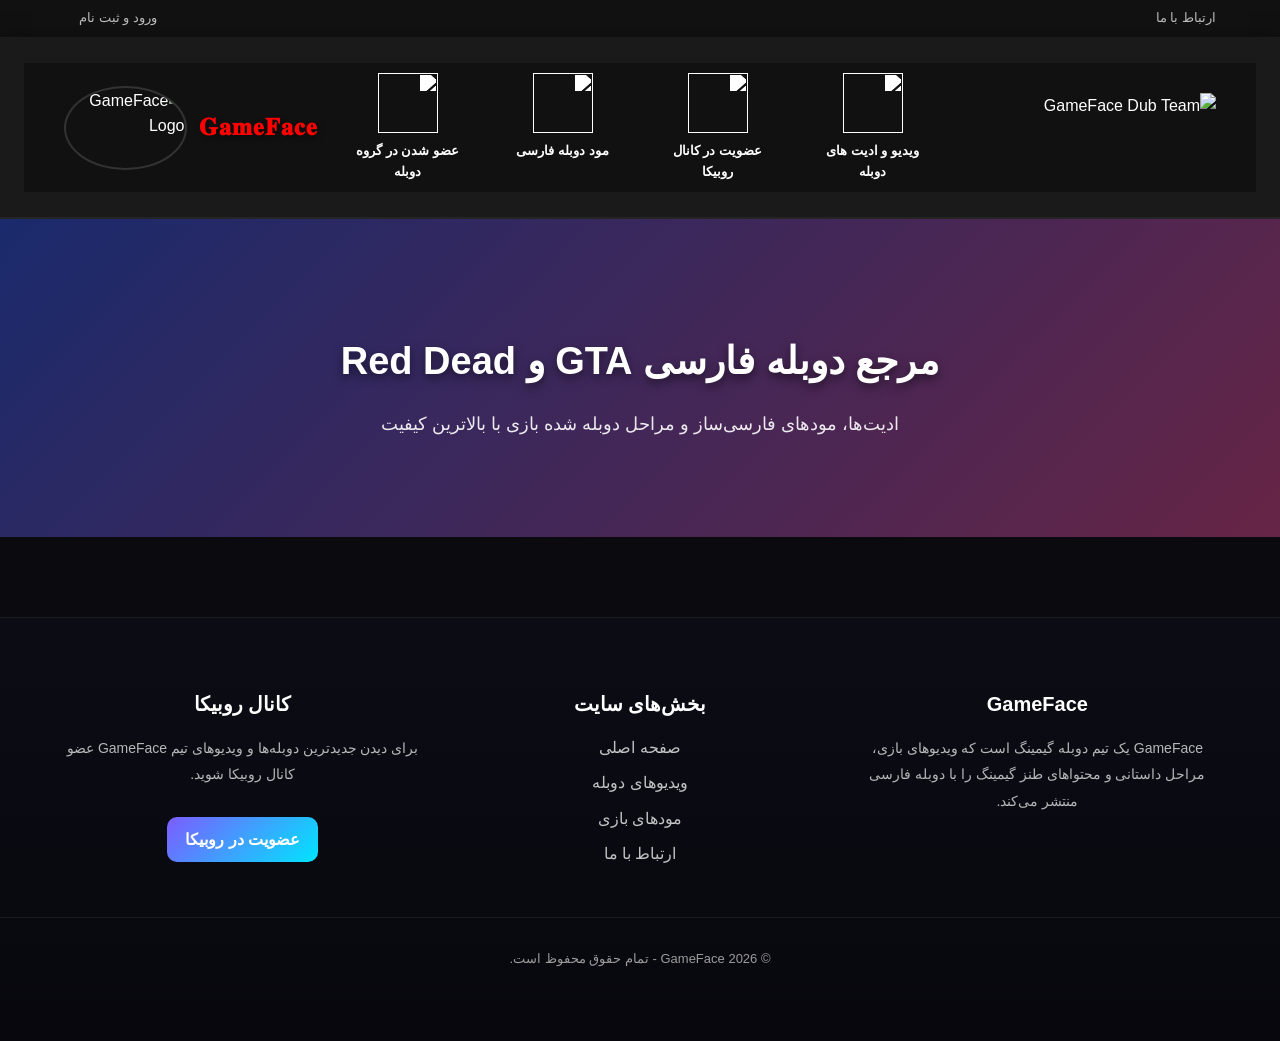
==== index.html @ ee6572b7 "Add files via upload" ====
<!DOCTYPE html>
<html lang="fa" dir="rtl">
<head>
    <meta charset="UTF-8">
    <meta name="viewport" content="width=device-width, initial-scale=1.0">
    <title>𝐆𝐚𝐦𝐞𝐅𝐚𝐜𝐞 | مرجع دوبله فارسی GTA و Red Dead</title>
    <link rel="stylesheet" href="style.css?v=1.1">


</head>
<body>

    <!-- نوار خیلی باریک بالایی (Utility Bar) -->
    <div class="top-mini-bar">
        <div class="container mini-bar-flex">
            <div class="right-links">
                <a href="contact.html">ارتباط با ما</a>
            </div>
            <div class="left-links">
                <a href="vrood.html">ورود و ثبت نام</a>
            </div>
        </div>
    </div>

    <!-- هدر اصلی بزرگ (Main Header) -->
    <header class="main-header">
        <div class="container header-grid">
            
            <!-- بخش سمت راست: لوگوی تیم دوبله (انگلیسی) -->
            <div class="header-right">
                <img src="https://uploadkon.ir/uploads/b57321_26-2147483648-210097.jpg" class="top-banner-logo" alt="GameFace Dub Team">
            </div>

            <!-- بخش وسط: منوی آیکون‌دار نئونی -->
           <nav class="icon-menu">
    <a href="video-dobleh.html" class="icon-item">
        <img src="https://uploadkon.ir/uploads/876621_26c4cfd054-5477-4217-8f0b-38865a54f464.png" alt="">
        <span>ویدیو و ادیت های دوبله</span>
    </a>

    <a href="https://rubika.ir/GameFace" class="icon-item" target="_blank">
        <img src="https://uploadkon.ir/uploads/84b121_266b970bd2-7eba-491f-838b-5e0291d95b09.png" alt="">
        <span>عضویت در کانال روبیکا</span>
    </a>

    <a href="mod-farsi.html" class="icon-item">
        <img src="https://uploadkon.ir/uploads/698b21_26b325f90e-60d7-4cc5-8f3a-4d62d3a37131.png" alt="">
        <span>مود دوبله فارسی</span>
    </a>

    <a href="dobleh-ozv.html" class="icon-item">
        <img src="https://uploadkon.ir/uploads/bf4021_26645153b9-aa86-42d1-a949-22d64ee91e9d.png" alt="">
        <span>عضو شدن در گروه دوبله</span>
    </a>
</nav>


            <!-- بخش سمت چپ: لوگوی اصلی و نام برند -->
            <div class="logo-section">
                <span class="logo-text">𝐆𝐚𝐦𝐞𝐅𝐚𝐜𝐞</span>
                <img src="https://uploadkon.ir/uploads/bde221_26574fd2be-c3db-41a9-ae44-d51c60f8c1f9.jpg" alt="GameFace Logo">
            </div>

        </div>
    </header>

    <!-- بخش معرفی (Hero Section) -->
    <section class="hero">
        <div class="container">
            <h2>مرجع دوبله فارسی GTA و Red Dead</h2>
            <p>ادیت‌ها، مودهای فارسی‌ساز و مراحل دوبله شده بازی با بالاترین کیفیت</p>
        </div>
    </section>

    

        
            

        </div>


    </div>

</div>
        
<!--        <aside>
            <h3 class="section-title">محبوب‌ترین‌ها</h3>
            <ul class="sidebar-list">
                <li>دوبله فارسی ماموریت بانک GTA</li>
                <li>بهترین مودهای فارسی GTA V</li>
                <li>ادیت خفن Arthur Morgan</li>
                <li>ماموریت قطار Red Dead Redemption 2</li>
            </ul>
        </aside>
    </div>-->

<!-- فوتر سایت -->
<footer class="site-footer">

  <div class="container footer-grid">

    <!-- درباره سایت -->
    <div class="footer-box">
      <h3>GameFace</h3>
      <p>
        GameFace یک تیم دوبله گیمینگ است که ویدیوهای بازی،
        مراحل داستانی و محتواهای طنز گیمینگ را با دوبله فارسی
        منتشر می‌کند.
      </p>
    </div>

    <!-- لینک صفحات -->
    <div class="footer-box">
      <h3>بخش‌های سایت</h3>
      <ul>
        <li><a href="index.html">صفحه اصلی</a></li>
        <li><a href="video-dobleh.html">ویدیوهای دوبله</a></li>
        <li><a href="mod-farsi.html">مودهای بازی</a></li>
        <li><a href="contact.html">ارتباط با ما</a></li>
      </ul>
    </div>

    <!-- روبیکا -->
    <div class="footer-box">
      <h3>کانال روبیکا</h3>
      <p>
        برای دیدن جدیدترین دوبله‌ها و ویدیوهای تیم GameFace
        عضو کانال روبیکا شوید.
      </p>

      <a href="https://rubika.ir/GameFace"
         class="rubika-btn"
         target="_blank"
         rel="noopener noreferrer">
        عضویت در روبیکا
      </a>
    </div>

  </div>

  <div class="footer-bottom">
    <p>© 2026 GameFace - تمام حقوق محفوظ است.</p>
  </div>

</footer>
    
</body>

</html>
---- style.css ----
/* ----------------------------------------------------------- */
/* 1. تنظیمات کلی (Global)                                     */
/* ----------------------------------------------------------- */
body {
    margin: 0;
    padding: 0;
    font-family: 'Tahoma', sans-serif;
    background-color: #0b0f14;
    color: #e6edf3;
    line-height: 1.6;
}

.container {
    max-width: 1300px;
    margin: 0 auto;
    padding: 0 20px;
}

a { text-decoration: none; color: inherit; }

/* ----------------------------------------------------------- */
/* 2. نوار بالایی کوچک (Top Mini Bar)                          */
/* ----------------------------------------------------------- */
.top-mini-bar {
    background: #111111;
    border-bottom: 1px solid #222;
    padding: 8px 0;
    font-size: 13px;
}

.mini-bar-flex {
    display: flex;
    justify-content: space-between;
    align-items: center;
}

.right-links a, .left-links a {
    margin-left: 15px;
    color: #bbb;
    transition: 0.3s;
}

.right-links a:hover, .left-links a:hover {
    color: #ff3c3c;
}

/* ----------------------------------------------------------- */
/* 3. هدر اصلی (Main Header - Parsigame Style)                 */
/* ----------------------------------------------------------- */
.main-header {
    background: #1a1a1a;
    padding: 25px 0; /* نوار هدر را پهن و دلباز می‌کند */
    border-bottom: 2px solid #252525;
    box-shadow: 0 4px 20px rgba(0, 0, 0, 0.6);
}

.header-grid {
    display: flex;
    justify-content: space-between;
    align-items: center;
    gap: 20px;
}

/* بخش سمت راست - لوگوی تیم انگلیسی */
.header-right {
    flex: 1;
    display: flex;
    justify-content: flex-start;
}

.top-banner-logo {
    width: 180px; /* اندازه درشت و واضح */
    height: auto;
    transition: 0.3s;
}

/* بخش وسط - منوی آیکون دار */
.icon-menu {
    flex: 2;
    display: flex;
    justify-content: center;
    gap: 35px;
}

.menu-item {
    display: flex;
    flex-direction: column;
    align-items: center;
    transition: 0.3s;
    color: #fff;
}



.menu-item img {
    width: 60px; /* آیکون‌های بزرگ */
    height: 60px;
    margin-bottom: 8px;
    filter: brightness(0) invert(1); /* سفید کردن آیکون‌ها */
    transition: 0.3s ease-in-out;
}

.menu-item span {
    font-size: 13px;
    font-weight: bold;
}

/* افکت هاور نئونی برای آیکون‌ها */
.menu-item:hover {
    color: #00eaff;
}

.menu-item:hover img {
    filter: brightness(0) invert(1) drop-shadow(0 0 8px #00eaff) drop-shadow(0 0 15px #00eaff);
    transform: translateY(-5px);
}

/* بخش سمت چپ - لوگوی فارسی */
.logo-section {
    flex: 1;
    display: flex;
    justify-content: flex-end;
    align-items: center;
    gap: 12px;
}

.logo-section img {
    height: 80px;
    border-radius: 50%;
    border: 2px solid #333;
}

.logo-text {
    font-size: 26px;
    font-weight: 900;
    color: #ff0000;
    letter-spacing: 1px;
    text-shadow: 2px 2px 5px rgba(0,0,0,0.5);
}

/* ----------------------------------------------------------- */
/* 4. بخش هیرو (Hero)                                          */
/* ----------------------------------------------------------- */
.hero {
    background: linear-gradient(135deg, #1a2a6c, #b21f1f, #fdbb2d);
    background-size: 400% 400%;
    animation: gradientBG 15s ease infinite;
    padding: 80px 0;
    text-align: center;
    color: white;
}

@keyframes gradientBG {
    0% { background-position: 0% 50%; }
    50% { background-position: 100% 50%; }
    100% { background-position: 0% 50%; }
}

.hero h2 { font-size: 38px; margin-bottom: 15px; text-shadow: 0 4px 10px rgba(0,0,0,0.5); }
.hero p { font-size: 18px; opacity: 0.9; }

/* ----------------------------------------------------------- */
/* 5. چیدمان اصلی و کارت‌ها                                    */
/* ----------------------------------------------------------- */
.main-grid {
    display: grid;
    grid-template-columns: 3fr 1fr;
    gap: 40px;
    padding: 50px 20px;
}

.section-title {
    font-size: 20px;
    border-right: 5px solid #ff0000;
    padding-right: 15px;
    margin-bottom: 30px;
}

.posts {
    display: grid;
    grid-template-columns: repeat(auto-fill, minmax(280px, 1fr));
    gap: 25px;
}

.card {
    background: #1c2229;
    border-radius: 15px;
    overflow: hidden;
    transition: 0.3s;
    border: 1px solid #2d3748;
}

.card:hover {
    transform: translateY(-8px);
    box-shadow: 0 10px 25px rgba(255, 0, 0, 0.3);
}



.card img { width: 100%; height: 180px; object-fit: cover; }
.card h4 { padding: 15px; font-size: 15px; color: #fff; text-align: center; }

/* ----------------------------------------------------------- */
/* 6. سایدبار و فوتر                                           */
/* ----------------------------------------------------------- */
.sidebar-list { list-style: none; padding: 0; }
.sidebar-list li {
    background: #161b22;
    padding: 15px;
    margin-bottom: 10px;
    border-radius: 8px;
    font-size: 14px;
    cursor: pointer;
    transition: 0.2s;
}
.sidebar-list li:hover { background: #ff0000; color: white; }

footer {
    background: #0d1117;
    padding: 40px 0;
    text-align: center;
    border-top: 1px solid #21262d;
    color: #8b949e;
}

/* ----------------------------------------------------------- */
/* 7. واکنش‌گرایی (Responsive)                                  */
/* ----------------------------------------------------------- */
@media (max-width: 1024px) {
    .header-grid {
        flex-direction: column;
        gap: 30px;
    }
    .main-grid { grid-template-columns: 1fr; }
    .header-right, .logo-section { justify-content: center; width: 100%; }
}

@media (max-width: 600px) {
    .icon-menu { gap: 15px; flex-wrap: wrap; }
    .menu-item img { width: 45px; height: 45px; }
    .top-banner-logo { width: 140px; }
    .logo-text { font-size: 22px; }
    .hero h2 { font-size: 26px; }
}

.join-box{
    padding:70px 20px;
}

.join-container{
    max-width:900px;
    margin:auto;
    background:#111827;
    border-radius:14px;
    padding:40px;
    display:flex;
    align-items:center;
    gap:40px;
    border:1px solid #222;
}

.qr-box img{
    width:180px;
    background:white;
    padding:10px;
    border-radius:10px;
}

.join-info h3{
    font-size:24px;
    margin-bottom:10px;
}


.join-info p{
    color:#bfc7d5;
    margin-bottom:20px;
}

.rubika-id{
    font-size:18px;
    margin-bottom:15px;
}

.rubika-id span{
    color:#00eaff;
    font-weight:bold;
}

.rubika-btn{
    display:inline-block;
    padding:10px 22px;
    background:#00eaff;
    color:#000;
    border-radius:8px;
    font-weight:bold;
    transition:0.3s;
}

.rubika-btn:hover{
    background:#00c4d6;
}








/* ظرف اصلی هدر برای تراز بودن کل ردیف */
.header-grid {
    display: flex;
    justify-content: space-between;
    align-items: center; /* همه عناصر (لوگو و منو) در یک خط عمودی */
    padding: 10px 40px;
    background: #111; /* یا رنگ دلخواهت */
}

/* استایل منوی آیکون‌ها */
.icon-menu {
    display: flex;
    gap: 40px; /* فاصله بین آیتم‌ها */
    align-items: flex-start; /* تراز کردن آیکون‌ها از بالا */
}

/* استایل هر آیتم (آیکون + متن) */
.icon-item {
    display: flex;
    flex-direction: column;
    align-items: center; /* وسط‌چین کردن افقی آیکون و متن */
    text-align: center;  /* وسط‌چین کردن متن‌های دو خطی */
    width: 120px;       /* عرض ثابت برای نظم بیشتر */
}

/* تنظیم دقیق آیکون‌ها */
.icon-item img {
    width: 60px;        /* اندازه ثابت برای همه آیکون‌ها */
    height: 60px;
    object-fit: contain;
    margin-bottom: 10px;
    filter: brightness(0) invert(1); /* سفید کردن آیکون‌ها */
    transition: 0.3s;
}

/* افکت هاور نئونی (اختیاری) */
.icon-item:hover img {
    filter: drop-shadow(0 0 10px #00eaff) brightness(0) invert(1);
    transform: scale(1.1);
}

/* تنظیم متن زیر آیکون‌ها */
.icon-item p {
    color: white;
    font-size: 13px;
    line-height: 1.6;   /* فاصله مناسب بین دو خط متن */
    margin: 0;
    font-weight: bold;
    white-space: nowrap; /* جلوگیری از شکستن ناخواسته کلمات */
}

/* اصلاح لوگوهای دو طرف */
.main-logo, .top-banner-logo {
    height: 70px;
    object-fit: contain;
}

.logo-text {
    color: #ff0000;
    font-size: 24px;
    font-weight: bold;
    margin-right: 10px;
}





.icon-item{
    display:flex;
    flex-direction:column;
    align-items:center;
    text-align:center;
    text-decoration:none; /* خط زیر لینک حذف */
    color:white;
}


.icon-menu {
    flex: 2;
    display: flex;
    justify-content: center;
    gap: 35px;
}

/* کل باکس لینک است */
.icon-item {
    display: flex;
    flex-direction: column;
    align-items: center;
    text-align: center;
    text-decoration: none;
    color: #fff;
    transition: 0.3s;
    cursor: pointer;
}

/* آیکون‌ها */
.icon-item img {
    width: 60px;
    height: 60px;
    margin-bottom: 8px;
    filter: brightness(0) invert(1);
    transition: 0.3s ease-in-out;
}

/* متن زیر آیکون */
.icon-item span {
    font-size: 13px;
    font-weight: bold;
    display: block;
}

/* افکت هاور کل آیتم */
.icon-item:hover {
    color: #00eaff;
}

.icon-item:hover img {
    filter: brightness(0) invert(1) drop-shadow(0 0 8px #00eaff) drop-shadow(0 0 15px #00eaff);
    transform: translateY(-5px);
}


/* =========================
   VIDEO PAGE
========================= */

.video-hero {
    background: linear-gradient(135deg, #111, #1a1a1a, #0d0d0d);
    padding: 70px 20px;
    text-align: center;
    border-bottom: 1px solid rgba(0, 234, 255, 0.15);
}

.video-hero h1 {
    font-size: 36px;
    color: #fff;
    margin-bottom: 15px;
    text-shadow: 0 0 15px rgba(0, 234, 255, 0.25);
}

.video-hero p {
    color: #bfbfbf;
    font-size: 17px;
    max-width: 700px;
    margin: 0 auto;
    line-height: 1.9;
}

.video-section {
    padding: 60px 20px;
}

.video-grid {
    display: grid;
    grid-template-columns: repeat(3, 1fr);
    gap: 30px;
}

.video-card {
    background: #151515;
    border-radius: 18px;
    overflow: hidden;
    box-shadow: 0 0 20px rgba(0,0,0,0.35);
    border: 1px solid rgba(255,255,255,0.04);
    transition: transform 0.3s ease, box-shadow 0.3s ease, border 0.3s ease;
}

.video-card:hover {
    transform: translateY(-8px);
    box-shadow: 0 0 25px rgba(0, 234, 255, 0.15);
    border-color: rgba(0, 234, 255, 0.35);
}

.video-card video {
    width: 100%;
    display: block;
    background: #000;
    max-height: 260px;
}

.video-card-content {
    padding: 20px;
}

.video-card-content h3 {
    color: #fff;
    font-size: 18px;
    margin-bottom: 12px;
    line-height: 1.8;
}

.video-card-content p {
    color: #bdbdbd;
    font-size: 14px;
    line-height: 1.9;
    margin-bottom: 18px;
}

.video-btn {
    display: inline-block;
    padding: 10px 18px;
    background: linear-gradient(45deg, #00eaff, #0077ff);
    color: #fff;
    text-decoration: none;
    border-radius: 10px;
    font-weight: bold;
    transition: 0.3s ease;
}

.video-btn:hover {
    transform: translateY(-3px);
    box-shadow: 0 0 15px rgba(0, 234, 255, 0.35);
}

@media (max-width: 992px) {
    .video-grid {
        grid-template-columns: repeat(2, 1fr);
    }
}

@media (max-width: 768px) {
    .video-hero {
        padding: 50px 15px;
    }

    .video-hero h1 {
        font-size: 28px;
    }

    .video-hero p {
        font-size: 15px;
    }

    .video-grid {
        grid-template-columns: 1fr;
        gap: 20px;
    }

    .video-card-content h3 {
        font-size: 16px;
    }
}




/* Featured */
.featured-video {
    padding: 60px 20px;
    text-align: center;
}

.featured-box {
    background: linear-gradient(135deg,#111,#1c1c1c);
    border-radius: 20px;
    padding: 80px 20px;
    position: relative;
    cursor: pointer;
    transition: 0.3s;
    border: 1px solid rgba(0,234,255,0.2);
}

.featured-box:hover {
    box-shadow: 0 0 30px rgba(0,234,255,0.3);
    transform: translateY(-5px);
}

.play-btn {
    font-size: 40px;
    color: #00eaff;
    margin-bottom: 20px;
}

.duration {
    position: absolute;
    top: 15px;
    left: 15px;
    background: rgba(0,0,0,0.7);
    padding: 5px 10px;
    border-radius: 8px;
    font-size: 13px;
}

/* Controls */
.video-controls {
    padding: 30px 20px;
}

.controls-flex {
    display: flex;
    justify-content: space-between;
    flex-wrap: wrap;
    gap: 20px;
}

.filters button {
    padding: 8px 15px;
    border: none;
    background: #222;
    color: #fff;
    border-radius: 8px;
    cursor: pointer;
}

.filters button.active,
.filters button:hover {
    background: #00eaff;
    color: #000;
}

#searchInput {
    padding: 8px 15px;
    border-radius: 8px;
    border: none;
    width: 220px;
}

/* Grid */
.video-grid {
    display: grid;
    grid-template-columns: repeat(3,1fr);
    gap: 25px;
}

.video-card {
    background: #151515;
    padding: 25px;
    border-radius: 15px;
    transition: 0.3s;
    text-align: center;
}

.video-card:hover {
    transform: translateY(-5px);
    box-shadow: 0 0 20px rgba(0,234,255,0.2);
}

.thumb {
    background: #0d0d0d;
    height: 160px;
    border-radius: 12px;
    position: relative;
    cursor: pointer;
}

/* Modal */
.video-modal {
    display: none;
    position: fixed;
    inset: 0;
    background: rgba(0,0,0,0.8);
    justify-content: center;
    align-items: center;
    z-index: 999;
}

.modal-content {
    width: 80%;
    max-width: 900px;
    background: #000;
    padding: 20px;
    border-radius: 15px;
}

.modal-content video {
    width: 100%;
}

.close {
    color: #fff;
    font-size: 30px;
    cursor: pointer;
    float: left;
}

@media(max-width:992px){
    .video-grid{grid-template-columns:repeat(2,1fr);}
}

@media(max-width:768px){
    .video-grid{grid-template-columns:1fr;}
}





.video-wrapper {
    position: relative;
    border-radius: 15px;
    overflow: hidden;
    background: #000;
}

.video-wrapper video {
    width: 100%;
    display: block;
    border-radius: 15px;
}

/* افکت حرفه‌ای */
.video-card {
    background: #151515;
    padding: 20px;
    border-radius: 18px;
    transition: 0.3s;
}

.video-card:hover {
    transform: translateY(-6px);
    box-shadow: 0 0 25px rgba(0,234,255,0.25);
}

.video-card h3 {
    margin-top: 15px;
    color: #fff;
    font-size: 16px;
}









.page-hero{
  padding: 28px 0 18px;
  background: radial-gradient(1200px 600px at 80% -10%, rgba(124,92,255,.45), transparent 60%),
              radial-gradient(900px 500px at 10% 0%, rgba(0,229,255,.20), transparent 55%),
              linear-gradient(180deg, rgba(255,255,255,.04), rgba(0,0,0,0));
  border-bottom: 1px solid rgba(255,255,255,.08);
}
.page-hero h1{
  margin: 0 0 8px;
  font-size: 26px;
  font-weight: 800;
  color: #fff;
}
.page-hero p{
  margin: 0;
  color: rgba(255,255,255,.75);
  font-size: 14px;
  line-height: 1.9;
}





.featured-video{
  padding: 50px 0;
}

.section-title{
  color: #fff;
  font-size: 28px;
  margin-bottom: 25px;
  font-weight: 800;
}

.featured-card{
  display: grid;
  grid-template-columns: 1.2fr 1fr;
  gap: 30px;
  align-items: center;
  background: linear-gradient(145deg, rgba(20,20,30,0.95), rgba(10,10,18,0.95));
  border: 1px solid rgba(255,255,255,0.08);
  border-radius: 24px;
  overflow: hidden;
  box-shadow: 0 0 25px rgba(0,0,0,0.35);
  transition: 0.3s ease;
}

.featured-card:hover{
  transform: translateY(-4px);
  box-shadow: 0 0 35px rgba(124,92,255,0.22);
}

.featured-media{
  position: relative;
  min-height: 420px;
  background: #000;
  cursor: pointer;
  overflow: hidden;
}

.featured-cover{
  width: 100%;
  height: 100%;
  object-fit: cover;
  display: block;
  transition: 0.4s ease;
}

.featured-media:hover .featured-cover{
  transform: scale(1.05);
}

.featured-overlay{
  position: absolute;
  inset: 0;
  background: linear-gradient(to top, rgba(0,0,0,0.65), rgba(0,0,0,0.2));
  display: flex;
  align-items: center;
  justify-content: center;
}

.play-circle{
  width: 88px;
  height: 88px;
  border-radius: 50%;
  background: linear-gradient(135deg, #7c5cff, #00e5ff);
  display: flex;
  align-items: center;
  justify-content: center;
  font-size: 34px;
  color: white;
  box-shadow: 0 0 30px rgba(124,92,255,0.4);
  transition: 0.3s ease;
}

.featured-media:hover .play-circle{
  transform: scale(1.08);
}

.featured-badge{
  position: absolute;
  top: 18px;
  right: 18px;
  background: linear-gradient(135deg, #ff3d81, #ff7a18);
  color: #fff;
  padding: 7px 14px;
  border-radius: 999px;
  font-size: 13px;
  font-weight: bold;
}

.featured-duration{
  position: absolute;
  bottom: 18px;
  left: 18px;
  background: rgba(0,0,0,0.7);
  color: #fff;
  padding: 6px 12px;
  border-radius: 10px;
  font-size: 13px;
}

.featured-player{
  display: none;
  width: 100%;
  height: 100%;
  background: #000;
}

.featured-content{
  padding: 30px;
}

.featured-content h3{
  color: #fff;
  font-size: 30px;
  margin-bottom: 15px;
  line-height: 1.8;
}

.featured-content p{
  color: rgba(255,255,255,0.78);
  font-size: 15px;
  line-height: 2;
  margin-bottom: 22px;
}

.featured-actions{
  display: flex;
  gap: 12px;
  flex-wrap: wrap;
}

.video-btn,
.secondary-btn{
  display: inline-block;
  padding: 12px 20px;
  border-radius: 12px;
  text-decoration: none;
  font-weight: bold;
  transition: 0.3s ease;
}

.video-btn{
  background: linear-gradient(135deg, #7c5cff, #00e5ff);
  color: white;
}

.video-btn:hover{
  opacity: 0.9;
  transform: translateY(-2px);
}

.secondary-btn{
  border: 1px solid rgba(255,255,255,0.12);
  color: #fff;
  background: rgba(255,255,255,0.04);
}

.secondary-btn:hover{
  background: rgba(255,255,255,0.08);
}

@media (max-width: 900px){
  .featured-card{
    grid-template-columns: 1fr;
  }

  .featured-media{
    min-height: 260px;
  }

  .featured-content h3{
    font-size: 24px;
  }
}




.episodes-section{
  padding: 55px 0;
}

.episodes-head{
  display: flex;
  justify-content: space-between;
  align-items: center;
  gap: 20px;
  margin-bottom: 28px;
  flex-wrap: wrap;
}

.episodes-head h2{
  color: #fff;
  font-size: 28px;
  margin: 0 0 10px;
  font-weight: 800;
}

.episodes-head p{
  color: rgba(255,255,255,0.75);
  margin: 0;
  line-height: 2;
  max-width: 760px;
}

.playlist-btn{
  display: inline-block;
  padding: 12px 18px;
  border-radius: 12px;
  text-decoration: none;
  font-weight: 700;
  color: #fff;
  background: linear-gradient(135deg, #ff3d81, #ff7a18);
  transition: 0.3s ease;
  white-space: nowrap;
}

.playlist-btn:hover{
  transform: translateY(-2px);
  opacity: 0.95;
}

.episodes-grid{
  display: grid;
  grid-template-columns: repeat(auto-fit, minmax(260px, 1fr));
  gap: 22px;
}

.episode-card{
  display: block;
  text-decoration: none;
  background: linear-gradient(145deg, rgba(20,20,30,0.96), rgba(10,10,18,0.96));
  border: 1px solid rgba(255,255,255,0.08);
  border-radius: 20px;
  overflow: hidden;
  transition: 0.3s ease;
  box-shadow: 0 0 18px rgba(0,0,0,0.22);
}

.episode-card:hover{
  transform: translateY(-5px);
  box-shadow: 0 0 28px rgba(124,92,255,0.18);
  border-color: rgba(124,92,255,0.35);
}

.episode-thumb{
  position: relative;
  height: 180px;
  overflow: hidden;
  background: #000;
}

.episode-thumb img{
  width: 100%;
  height: 100%;
  object-fit: cover;
  display: block;
  transition: 0.4s ease;
}

.episode-card:hover .episode-thumb img{
  transform: scale(1.06);
}

.episode-badge{
  position: absolute;
  top: 14px;
  right: 14px;
  background: linear-gradient(135deg, #7c5cff, #00e5ff);
  color: #fff;
  padding: 6px 12px;
  border-radius: 999px;
  font-size: 12px;
  font-weight: 700;
}

.episode-time{
  position: absolute;
  bottom: 14px;
  left: 14px;
  background: rgba(0,0,0,0.72);
  color: #fff;
  padding: 5px 10px;
  border-radius: 10px;
  font-size: 12px;
}

.episode-info{
  padding: 18px;
}

.episode-info h3{
  margin: 0 0 8px;
  color: #fff;
  font-size: 18px;
  line-height: 1.8;
}

.episode-info p{
  margin: 0 0 14px;
  color: rgba(255,255,255,0.72);
  font-size: 14px;
  line-height: 1.9;
}

.episode-link{
  display: inline-block;
  color: #00e5ff;
  font-weight: 700;
  font-size: 14px;
}

@media (max-width: 768px){
  .episodes-head h2{
    font-size: 22px;
  }

  .episode-thumb{
    height: 190px;
  }
}




.site-footer{
  margin-top: 80px;
  background: linear-gradient(180deg,#0c0c15,#07070d);
  border-top: 1px solid rgba(255,255,255,0.08);
  padding-top: 50px;
}

.footer-grid{
  display: grid;
  grid-template-columns: repeat(auto-fit,minmax(220px,1fr));
  gap: 40px;
}

.footer-box h3{
  color:#fff;
  margin-bottom:15px;
  font-size:20px;
}

.footer-box p{
  color:rgba(255,255,255,0.7);
  line-height:1.9;
  font-size:14px;
}

.footer-box ul{
  list-style:none;
  padding:0;
  margin:0;
}

.footer-box ul li{
  margin-bottom:10px;
}

.footer-box ul li a{
  text-decoration:none;
  color:rgba(255,255,255,0.75);
  transition:0.3s;
}

.footer-box ul li a:hover{
  color:#00e5ff;
}

.rubika-btn{
  display:inline-block;
  margin-top:15px;
  padding:10px 18px;
  border-radius:10px;
  text-decoration:none;
  color:#fff;
  background:linear-gradient(135deg,#7c5cff,#00e5ff);
  font-weight:bold;
  transition:0.3s;
}

.rubika-btn:hover{
  transform:translateY(-3px);
  box-shadow:0 0 18px rgba(124,92,255,0.4);
}

.footer-bottom{
  text-align:center;
  margin-top:40px;
  padding:18px 0;
  border-top:1px solid rgba(255,255,255,0.07);
}

.footer-bottom p{
  color:rgba(255,255,255,0.6);
  font-size:13px;
}



.site-footer .container {
    max-width: 1200px;
    margin: 0 auto;
}


.mods-grid {
    display: grid;
    grid-template-columns: repeat(auto-fit, minmax(280px, 1fr));
    gap: 30px;
    padding: 40px 0;
}

.mod-card {
    background: #1a1a24;
    border-radius: 15px;
    padding: 20px;
    text-align: center;
    border: 1px solid rgba(255,255,255,0.1);
    transition: 0.3s;
}

.mod-card:hover {
    transform: translateY(-10px);
    border-color: #7c5cff;
}

.mod-card img {
    width: 100%;
    border-radius: 10px;
    margin-bottom: 15px;
}

.download-btn {
    display: inline-block;
    margin-top: 15px;
    padding: 10px 20px;
    background: #7c5cff;
    color: white;
    text-decoration: none;
    border-radius: 8px;
}



.mod-hero{
    padding:60px 0;
}

.mod-hero-content{
    display:flex;
    gap:40px;
    flex-wrap:wrap;
}

.mod-gallery{
    flex:1;
}

.main-image{
    width:100%;
    border-radius:12px;
}

.thumbs{
    display:flex;
    gap:10px;
    margin-top:10px;
}

.thumbs img{
    width:90px;
    cursor:pointer;
    border-radius:8px;
    opacity:0.7;
    transition:0.3s;
}

.thumbs img:hover{
    opacity:1;
}

.mod-info-box{
    flex:1;
    background:#1a1a24;
    padding:30px;
    border-radius:15px;
    border:1px solid rgba(255,255,255,0.1);
}

.mod-details div{
    margin-bottom:10px;
}

.big-download-btn{
    display:block;
    margin-top:25px;
    padding:18px;
    text-align:center;
    background:#7c5cff;
    color:white;
    font-size:18px;
    border-radius:12px;
    text-decoration:none;
    transition:0.3s;
}

.big-download-btn:hover{
    background:#6848ff;
}

.mod-description,
.mod-video,
.related-mods{
    padding:60px 0;
}

.related-grid{
    display:grid;
    grid-template-columns:repeat(auto-fit,minmax(250px,1fr));
    gap:25px;
}

.related-card{
    background:#1a1a24;
    padding:15px;
    border-radius:12px;
    text-decoration:none;
    color:white;
    transition:0.3s;
}

.related-card:hover{
    transform:translateY(-8px);
}



/* ===== Mods Page ===== */

.mod-tools{
display:flex;
gap:10px;
margin:20px 0;
flex-wrap:wrap;
}

.mod-search{
padding:10px;
border-radius:6px;
border:none;
width:220px;
}

.filter-btn{
padding:10px 14px;
border:none;
background:#222;
color:white;
border-radius:6px;
cursor:pointer;
}

.filter-btn.active{
background:#00c8ff;
}

.mods-grid{
display:grid;
grid-template-columns:repeat(auto-fit,minmax(230px,1fr));
gap:20px;
margin-top:20px;
}

.mod-card{
background:#111;
border-radius:10px;
overflow:hidden;
transition:0.3s;
}

.mod-card:hover{
transform:translateY(-5px);
}

.mod-card img{
width:100%;
height:140px;
object-fit:cover;
}

.mod-info{
padding:12px;
}

.mod-info h4{
margin-bottom:6px;
}

.mod-game{
font-size:13px;
opacity:0.7;
}



.mod-tools{
display:flex;
gap:10px;
margin:20px 0;
flex-wrap:wrap;
}

.mod-search{
padding:10px;
border-radius:6px;
border:none;
width:220px;
}

.filter-btn{
padding:10px 14px;
border:none;
background:#222;
color:white;
border-radius:6px;
cursor:pointer;
}

.filter-btn.active{
background:#00c8ff;
}

.mods-grid{
display:grid;
grid-template-columns:repeat(auto-fit,minmax(230px,1fr));
gap:20px;
margin-top:20px;
}

.mod-card{
background:#111;
border-radius:10px;
overflow:hidden;
transition:0.3s;
}

.mod-card:hover{
transform:translateY(-5px);
}

.mod-card img{
width:100%;
height:140px;
object-fit:cover;
}

.mod-info{
padding:12px;
}

.mod-info h4{
margin-bottom:6px;
}

.mod-game{
font-size:13px;
opacity:0.7;
}





/* استایل بخش فیلتر */
.filter-buttons {
    display: flex;
    justify-content: center;
    gap: 15px;
    margin-bottom: 20px;
    flex-wrap: wrap;
}

.filter-btn {
    background: #222;
    color: white;
    border: none;
    padding: 10px 25px;
    border-radius: 30px;
    cursor: pointer;
    transition: 0.3s;
    font-family: 'Vazir', sans-serif;
}

.filter-btn:hover {
    background: #333;
}

/* این کلاس باعث آبی (یا سبز گیمینگ) شدن دکمه فعال می‌شود */
.filter-btn.active {
    background: #007bff; /* برای آبی */
    /* background: #00ffae; اگر تم سبز می‌خواهی این را بزن */
    box-shadow: 0 0 15px rgba(0, 123, 255, 0.5);
}

.search-box {
    text-align: center;
    margin-bottom: 40px;
}

.search-box input {
    width: 100%;
    max-width: 500px;
    padding: 12px 20px;
    border-radius: 10px;
    border: 1px solid #333;
    background: #1a1a1a;
    color: white;
}

/* استایل برچسب روی کارت */
.mod-card { position: relative; }
.badge {
    position: absolute;
    top: 10px;



    right: 10px;
    background: rgba(0, 0, 0, 0.7);
    color: #00ffae;
    padding: 2px 8px;
    border-radius: 5px;
    font-size: 11px;
}













body{
    margin:0;
    padding:0;
    background:#0b0b0f;
    color:#fff;
    font-family:tahoma,sans-serif;
}

.container{
    width:90%;
    max-width:1200px;
    margin:auto;
}




.filter-section{
    padding:30px 0;
    background:#101014;
}

.filter-buttons{
    display:flex;
    justify-content:center;
    flex-wrap:wrap;
    gap:12px;
    margin-bottom:20px;
}

.filter-btn{
    background:#1b1b22;
    color:#fff;
    border:none;
    padding:10px 20px;
    border-radius:30px;
    cursor:pointer;
    transition:0.3s;
}

.filter-btn.active{
    background:#1e90ff;
    box-shadow:0 0 15px rgba(30,144,255,.4);
}

.search-box{
    text-align:center;
}

.search-box input{
    width:100%;
    max-width:500px;
    padding:14px;
    border:none;
    border-radius:10px;
    background:#1a1a22;
    color:#fff;
}

.mods-list-section{
    padding:60px 0;
    background:#0b0b0f;
}

.mods-grid{
    display:grid;
    grid-template-columns:repeat(auto-fit,minmax(250px,1fr));
    gap:25px;
}

.mod-card{
    background:#15151b;
    border-radius:16px;
    overflow:hidden;
    text-decoration:none;
    color:#fff;
    transition:0.3s;
    display:block;
}

.mod-card:hover{
    transform:translateY(-6px);
    box-shadow:0 0 20px rgba(0,255,174,0.15);
}

.mod-card img{
    width:100%;
    height:250px;
    object-fit:cover;
}

.mod-card-content{
    padding:16px;
}

.mod-card-content h3{
    margin:10px 0;
    font-size:20px;
}

.mod-card-content p{
    color:#aaa;
    font-size:14px;
    line-height:1.8;
}

.mod-badge{
    display:inline-block;
    background:#1e90ff;
    color:#fff;
    padding:5px 10px;
    border-radius:20px;
    font-size:12px;
}



/* اصلاح نهایی برای جلوگیری از بزرگ شدن بی دلیل */
.mods-grid {
    display: grid;
    /* این یعنی کارت‌ها حداقل ۲۴۰ پیکسل باشند و تا هرجا که جا هست رشد کنند */
    grid-template-columns: repeat(auto-fit, minmax(240px, 1fr));
    gap: 15px;
    padding: 15px;
    max-width: 1200px; /* این خط خیلی مهم است تا کارت‌ها خیلی پهن نشوند */
    margin: 0 auto;    /* کارت‌ها را وسط چین می‌کند */
}

.mod-card {
    background: #1a1a24;
    border-radius: 12px;
    overflow: hidden;
    text-decoration: none;
    color: #fff;
    display: flex;
    flex-direction: column;
    /* حذف min-height ثابت برای اینکه کارت‌ها فقط به اندازه محتوا باشند */
    min-height: 280px; 
    transition: transform 0.2s;
}

.mod-card img {
    width: 100%;
    /* عکس حتما 16:9 باشد */
    aspect-ratio: 16 / 9;
    object-fit: cover;
    display: block;
}




/* تنظیمات ریسپانسیو برای موبایل */
@media (max-width: 768px) {
    /* هدر اصلی */
    .header-grid {
        display: flex;
        flex-direction: column; /* المان‌ها را زیر هم می‌چیند */
        align-items: center;    /* وسط‌چین می‌کند */
        text-align: center;
        padding: 10px;
    }

    /* منو در موبایل */
    .icon-menu {
        display: grid;
        grid-template-columns: 1fr 1fr; /* دو ستونی کردن آیکون‌ها */
        gap: 15px;
        margin: 20px 0;
    }

    .icon-item {
        flex-direction: column;
        align-items: center;
        gap: 5px;
    }

    /* لوگو و متن در موبایل */
    .logo-section {
        margin-top: 20px;
    }
    
    .top-banner-logo {
        max-width: 200px; /* کوچک کردن بنر برای موبایل */
    }
}



.contact-section {
    padding: 40px 20px;
    max-width: 1100px;
    margin: 0 auto;
}

.contact-box {
    background: #111;
    border: 1px solid rgba(255,255,255,0.08);
    border-radius: 20px;
    padding: 30px;
    box-shadow: 0 10px 30px rgba(0,0,0,0.25);
}

.contact-item {
    display: flex;
    align-items: center;
    gap: 12px;
    margin-bottom: 16px;
    color: #fff;
    font-size: 16px;
    line-height: 1.8;
}

.contact-item a {
    color: #00c3ff;
    text-decoration: none;
}

.contact-item a:hover {
    text-decoration: underline;
}


@media (max-width: 768px){
  .mod-card img{
    height: auto !important;
    aspect-ratio: 16/9 !important;
    object-fit: contain !important;
background: #000 !important;

  }
}



/* ===== اصلاحیه نهایی برای موبایل (کارت‌ها و بخش عضویت) ===== */
@media (max-width: 768px) {
    /* 1. اصلاح بخش عضویت/روبیکا در موبایل */
    .join-container {
        flex-direction: column-reverse !important; /* متن بالا، عکس پایین یا برعکس */
        text-align: center !important;
        padding: 20px !important;
        gap: 20px !important;
    }

    .join-content {
        width: 100% !important;
    }

    .qr-box img {
        width: 140px !important; /* کوچک‌تر کردن QR کد در موبایل */
        margin: 0 auto !important;
    }

    .join-content h2 {
        font-size: 20px !important;
    }

    /* 2. اصلاح کارت‌های مود (مشکل رد دد) */
    .mod-card img {
        height: auto !important;
        aspect-ratio: 16 / 9 !important;
        object-fit: cover !important;
    }

    .mod-card h3 {
        font-size: 18px !important;
        margin: 10px 0 !important;
    }
}
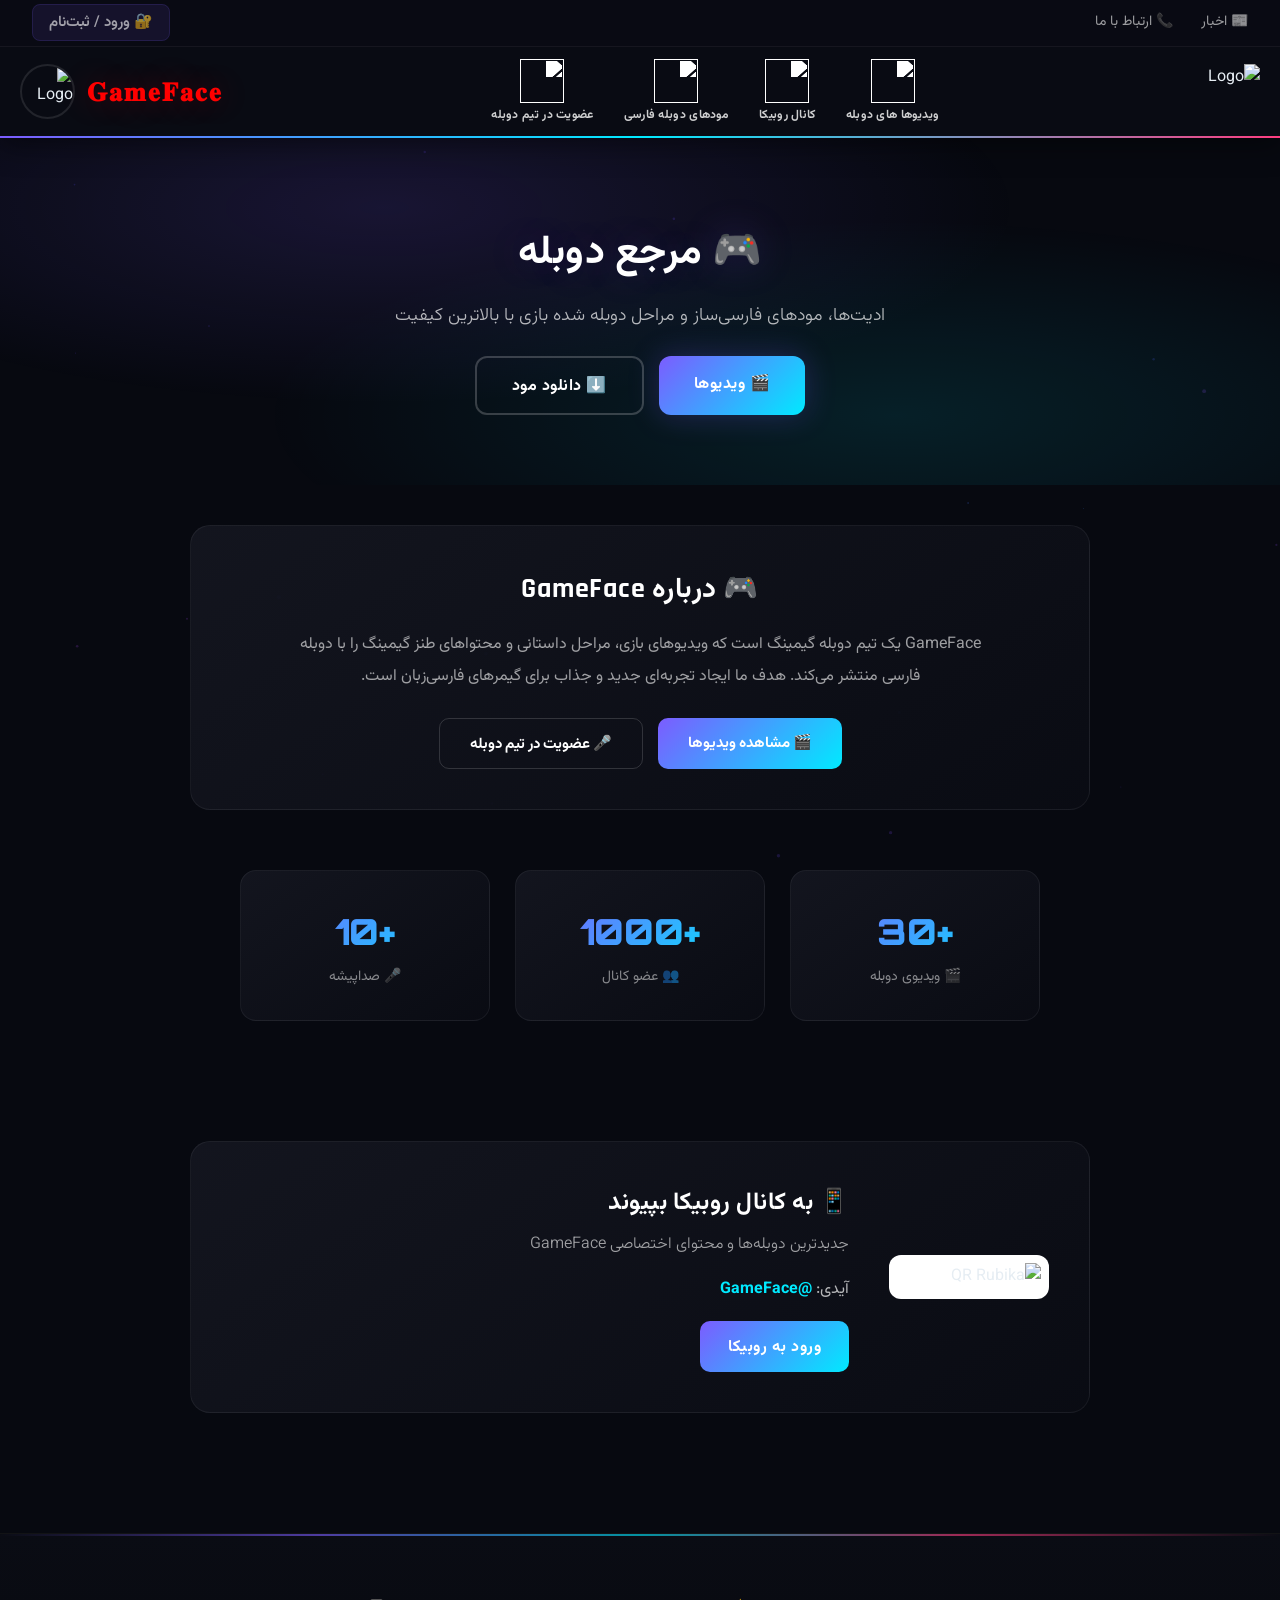
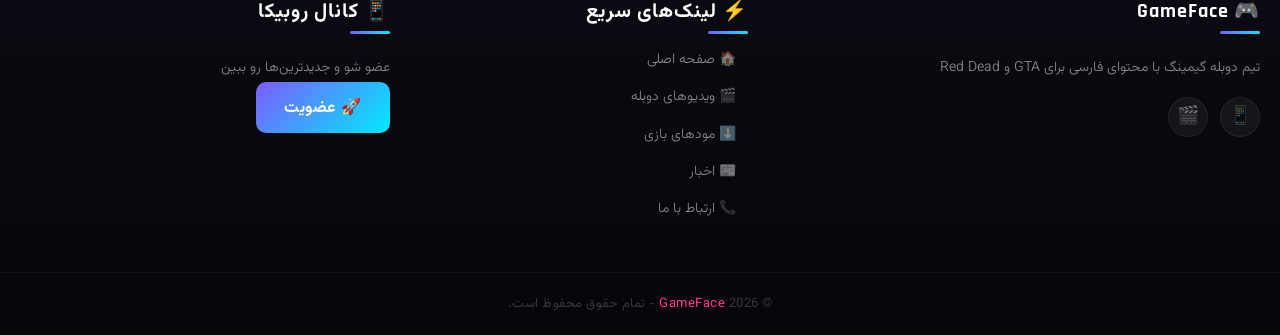
==== commit 5ae54bc0: "Add files via upload" ====
--- a/index.html
+++ b/index.html
@@ -1,153 +1,487 @@
-
-
-
 <!DOCTYPE html>
 <html lang="fa" dir="rtl">
 <head>
     <meta charset="UTF-8">
     <meta name="viewport" content="width=device-width, initial-scale=1.0">
     <title>𝐆𝐚𝐦𝐞𝐅𝐚𝐜𝐞 | مرجع دوبله فارسی GTA و Red Dead</title>
-    <link rel="stylesheet" href="style.css?v=1.1">
-
-
+    <link rel="stylesheet" href="style.css">
+    <link rel="icon" href="https://uploadkon.ir/uploads/bde221_26574fd2be-c3db-41a9-ae44-d51c60f8c1f9.jpg">
+    <style>
+        /* انیمیشن‌های حداقلی */
+        .scroll-animate {
+            opacity: 0;
+            transform: translateY(25px);
+            transition: all 0.5s ease;
+        }
+        .scroll-animate.visible {
+            opacity: 1;
+            transform: translateY(0);
+        }
+        .hover-lift {
+            transition: transform 0.3s ease, box-shadow 0.3s ease;
+            cursor: pointer;
+        }
+        .hover-lift:hover {
+            transform: translateY(-6px);
+            box-shadow: 0 10px 30px rgba(0,0,0,0.3);
+        }
+        .hover-glow {
+            transition: border-color 0.3s ease, box-shadow 0.3s ease;
+            cursor: pointer;
+        }
+        .hover-glow:hover {
+            border-color: rgba(124,92,255,0.3);
+            box-shadow: 0 0 25px rgba(124,92,255,0.08);
+        }
+        .hover-scale {
+            transition: transform 0.25s ease;
+            cursor: pointer;
+        }
+        .hover-scale:hover {
+            transform: scale(1.03);
+        }
+        .float-anim {
+            animation: float 3s ease-in-out infinite;
+        }
+        @keyframes float {
+            0%, 100% { transform: translateY(0px); }
+            50% { transform: translateY(-6px); }
+        }
+        #backToTop {
+            transition: all 0.3s ease;
+        }
+        #backToTop:hover {
+            transform: translateY(-3px);
+            box-shadow: 0 0 30px rgba(124,92,255,0.3);
+        }
+        #typewriterText {
+            min-height: 60px;
+            font-family: 'Rajdhani', 'Vazirmatn', sans-serif;
+            font-size: 40px;
+            font-weight: 700;
+            color: #fff;
+            text-shadow: 0 0 40px rgba(124,92,255,0.2);
+            letter-spacing: 0.5px;
+            display: block;
+        }
+
+        /* استایل بخش آمار */
+        .stats-section {
+            padding: 40px 20px 60px;
+        }
+        .stats-grid {
+            display: grid;
+            grid-template-columns: repeat(auto-fit, minmax(160px, 1fr));
+            gap: 25px;
+            max-width: 800px;
+            margin: 0 auto;
+        }
+        .stat-card {
+            background: linear-gradient(145deg, rgba(20,22,32,0.95), rgba(10,12,20,0.95));
+            border-radius: 16px;
+            padding: 30px 20px;
+            text-align: center;
+            border: 1px solid rgba(255,255,255,0.06);
+            transition: 0.3s;
+        }
+        .stat-card:hover {
+            border-color: rgba(124,92,255,0.3);
+            transform: translateY(-5px);
+        }
+        .stat-card .number {
+            font-family: 'Orbitron', 'Rajdhani', sans-serif;
+            font-size: 36px;
+            font-weight: 900;
+            background: linear-gradient(135deg, #7c5cff, #00eaff);
+            -webkit-background-clip: text;
+            -webkit-text-fill-color: transparent;
+            display: block;
+        }
+        .stat-card .label {
+            font-family: 'Vazirmatn', 'Tahoma', sans-serif;
+            color: rgba(255,255,255,0.5);
+            font-size: 14px;
+            margin-top: 8px;
+        }
+
+        /* بنر معرفی تیم */
+        .team-banner {
+            background: linear-gradient(145deg, rgba(20,22,32,0.95), rgba(10,12,20,0.95));
+            border-radius: 20px;
+            padding: 40px;
+            text-align: center;
+            border: 1px solid rgba(255,255,255,0.06);
+            max-width: 900px;
+            margin: 0 auto;
+        }
+        .team-banner h3 {
+            font-family: 'Rajdhani', 'Vazirmatn', sans-serif;
+            font-size: 28px;
+            margin-bottom: 15px;
+            color: #fff;
+        }
+        .team-banner p {
+            font-family: 'Vazirmatn', 'Tahoma', sans-serif;
+            color: rgba(255,255,255,0.6);
+            font-size: 16px;
+            line-height: 2;
+            max-width: 700px;
+            margin: 0 auto 25px;
+        }
+        .team-banner .btn-group {
+            display: flex;
+            gap: 15px;
+            justify-content: center;
+            flex-wrap: wrap;
+        }
+        .team-banner .btn-group a {
+            padding: 12px 30px;
+            border-radius: 10px;
+            font-weight: 700;
+            font-size: 15px;
+            transition: 0.3s;
+            font-family: 'Rajdhani', 'Vazirmatn', sans-serif;
+        }
+        .team-banner .btn-group .btn-primary {
+            background: linear-gradient(135deg, #7c5cff, #00eaff);
+            color: #fff;
+        }
+        .team-banner .btn-group .btn-primary:hover {
+            transform: translateY(-3px);
+            box-shadow: 0 0 30px rgba(124,92,255,0.3);
+        }
+        .team-banner .btn-group .btn-secondary {
+            background: transparent;
+            color: #fff;
+            border: 1px solid rgba(255,255,255,0.15);
+        }
+        .team-banner .btn-group .btn-secondary:hover {
+            border-color: #00eaff;
+            transform: translateY(-3px);
+        }
+
+        @media (max-width: 768px) {
+            #typewriterText {
+                font-size: 26px;
+                min-height: 50px;
+            }
+            .team-banner {
+                padding: 25px;
+            }
+            .team-banner h3 {
+                font-size: 22px;
+            }
+        }
+        @media (max-width: 480px) {
+            #typewriterText {
+                font-size: 20px;
+                min-height: 40px;
+            }
+        }
+    </style>
 </head>
 <body>
 
-    <!-- نوار خیلی باریک بالایی (Utility Bar) -->
-    <div class="top-mini-bar">
-        <div class="container mini-bar-flex">
-            <div class="right-links">
-                <a href="contact.html">ارتباط با ما</a>
+<!-- پارتیکل -->
+<canvas id="particlesCanvas"></canvas>
+
+<!-- ====== نوار بالایی ====== -->
+<div class="top-mini-bar">
+    <div class="container mini-bar-flex">
+        <div class="right-links">
+            <a href="news.html">📰 اخبار</a>
+            <a href="contact.html">📞 ارتباط با ما</a>
+        </div>
+        <div class="left-links" id="authLinks">
+            <a href="vrood.html" class="auth-link">🔐 ورود / ثبت‌نام</a>
+        </div>
+    </div>
+</div>
+
+<!-- ====== هدر ====== -->
+<header class="main-header">
+    <div class="container header-grid">
+        <button class="hamburger" id="hamburgerBtn">
+            <span></span><span></span><span></span>
+        </button>
+        <div class="header-right">
+            <img src="https://uploadkon.ir/uploads/b57321_26-2147483648-210097.jpg" class="top-banner-logo hover-scale" alt="Logo">
+        </div>
+        <nav class="icon-menu" id="mainMenu">
+            <a href="video-dobleh.html" class="icon-item">
+                <img src="https://uploadkon.ir/uploads/876621_26c4cfd054-5477-4217-8f0b-38865a54f464.png" alt="">
+                <span>ویدیوها های دوبله</span>
+            </a>
+            <a href="https://rubika.ir/GameFace" class="icon-item" target="_blank">
+                <img src="https://uploadkon.ir/uploads/84b121_266b970bd2-7eba-491f-838b-5e0291d95b09.png" alt="">
+                <span>کانال روبیکا</span>
+            </a>
+            <a href="mod-farsi.html" class="icon-item">
+                <img src="https://uploadkon.ir/uploads/698b21_26b325f90e-60d7-4cc5-8f3a-4d62d3a37131.png" alt="">
+                <span>مودهای دوبله فارسی</span>
+            </a>
+            <a href="dobleh-ozv.html" class="icon-item">
+                <img src="https://uploadkon.ir/uploads/bf4021_26645153b9-aa86-42d1-a949-22d64ee91e9d.png" alt="">
+                <span>عضویت در تیم دوبله</span>
+            </a>
+        </nav>
+        <div class="logo-section">
+            <span class="logo-text">𝐆𝐚𝐦𝐞𝐅𝐚𝐜𝐞</span>
+            <img src="https://uploadkon.ir/uploads/bde221_26574fd2be-c3db-41a9-ae44-d51c60f8c1f9.jpg" class="hover-scale" alt="Logo">
+        </div>
+    </div>
+</header>
+
+<!-- ====== هیرو ====== -->
+<section class="hero">
+    <div class="container">
+        <h2 id="typewriterText"></h2>
+        <p style="font-size:18px;color:rgba(255,255,255,0.7);max-width:600px;margin:0 auto 25px;">
+            ادیت‌ها، مودهای فارسی‌ساز و مراحل دوبله شده بازی با بالاترین کیفیت
+        </p>
+        <div style="margin-top:25px;display:flex;gap:15px;justify-content:center;flex-wrap:wrap;">
+            <a href="video-dobleh.html" class="glow-btn">🎬 ویدیوها</a>
+            <a href="mod-farsi.html" class="glow-btn secondary">⬇️ دانلود مود</a>
+        </div>
+    </div>
+</section>
+
+<!-- ====== بنر معرفی تیم ====== -->
+<div class="container" style="padding:40px 20px 20px;">
+    <div class="team-banner scroll-animate hover-glow">
+        <h3>🎮 درباره GameFace</h3>
+        <p>
+            GameFace یک تیم دوبله گیمینگ است که ویدیوهای بازی، مراحل داستانی 
+            و محتواهای طنز گیمینگ را با دوبله فارسی منتشر می‌کند. 
+            هدف ما ایجاد تجربه‌ای جدید و جذاب برای گیمرهای فارسی‌زبان است.
+        </p>
+        <div class="btn-group">
+            <a href="video-dobleh.html" class="btn-primary">🎬 مشاهده ویدیوها</a>
+            <a href="dobleh-ozv.html" class="btn-secondary">🎤 عضویت در تیم دوبله</a>
+        </div>
+    </div>
+</div>
+
+<!-- ====== آمار تیم ====== -->
+<section class="stats-section scroll-animate">
+    <div class="container">
+        <div class="stats-grid">
+            <div class="stat-card">
+                <span class="number">+30</span>
+                <span class="label">🎬 ویدیوی دوبله</span>
             </div>
-            <div class="left-links">
-                <a href="vrood.html">ورود و ثبت نام</a>
+            <div class="stat-card">
+                <span class="number">+1000</span>
+                <span class="label">👥 عضو کانال</span>
             </div>
-        </div>
-    </div>
-
-    <!-- هدر اصلی بزرگ (Main Header) -->
-    <header class="main-header">
-        <div class="container header-grid">
-            
-            <!-- بخش سمت راست: لوگوی تیم دوبله (انگلیسی) -->
-            <div class="header-right">
-                <img src="https://uploadkon.ir/uploads/b57321_26-2147483648-210097.jpg" class="top-banner-logo" alt="GameFace Dub Team">
+            <div class="stat-card">
+                <span class="number">+10</span>
+                <span class="label">🎤 صداپیشه</span>
             </div>
-
-            <!-- بخش وسط: منوی آیکون‌دار نئونی -->
-           <nav class="icon-menu">
-    <a href="video-dobleh.html" class="icon-item">
-        <img src="https://uploadkon.ir/uploads/876621_26c4cfd054-5477-4217-8f0b-38865a54f464.png" alt="">
-        <span>ویدیو و ادیت های دوبله</span>
-    </a>
-
-    <a href="https://rubika.ir/GameFace" class="icon-item" target="_blank">
-        <img src="https://uploadkon.ir/uploads/84b121_266b970bd2-7eba-491f-838b-5e0291d95b09.png" alt="">
-        <span>عضویت در کانال روبیکا</span>
-    </a>
-
-    <a href="mod-farsi.html" class="icon-item">
-        <img src="https://uploadkon.ir/uploads/698b21_26b325f90e-60d7-4cc5-8f3a-4d62d3a37131.png" alt="">
-        <span>مود دوبله فارسی</span>
-    </a>
-
-    <a href="dobleh-ozv.html" class="icon-item">
-        <img src="https://uploadkon.ir/uploads/bf4021_26645153b9-aa86-42d1-a949-22d64ee91e9d.png" alt="">
-        <span>عضو شدن در گروه دوبله</span>
-    </a>
-</nav>
-
-
-            <!-- بخش سمت چپ: لوگوی اصلی و نام برند -->
-            <div class="logo-section">
-                <span class="logo-text">𝐆𝐚𝐦𝐞𝐅𝐚𝐜𝐞</span>
-                <img src="https://uploadkon.ir/uploads/bde221_26574fd2be-c3db-41a9-ae44-d51c60f8c1f9.jpg" alt="GameFace Logo">
+        </div>
+    </div>
+</section>
+
+<!-- ====== عضویت ====== -->
+<section class="join-box scroll-animate">
+    <div class="join-container hover-glow">
+        <div class="qr-box float-anim">
+            <img src="https://uploadkon.ir/uploads/b8b821_26-2147483648-211880.jpg" alt="QR Rubika">
+        </div>
+        <div class="join-info">
+            <h3>📱 به کانال روبیکا بپیوند</h3>
+            <p>جدیدترین دوبله‌ها و محتوای اختصاصی GameFace</p>
+            <div class="rubika-id">آیدی: <span>@GameFace</span></div>
+            <a href="https://rubika.ir/GameFace" class="rubika-btn" target="_blank">ورود به روبیکا</a>
+        </div>
+    </div>
+</section>
+
+<!-- ====== فوتر ====== -->
+<footer class="site-footer scroll-animate">
+    <div class="container footer-grid">
+        <div class="footer-box">
+            <h3>🎮 GameFace</h3>
+            <p>تیم دوبله گیمینگ با محتوای فارسی برای GTA و Red Dead</p>
+            <div class="footer-social">
+                <a href="https://rubika.ir/GameFace" target="_blank" aria-label="روبیکا">📱</a>
+                <a href="https://www.aparat.com/c_tyu" target="_blank" aria-label="آپارات">🎬</a>
             </div>
-
-        </div>
-    </header>
-
-    <!-- بخش معرفی (Hero Section) -->
-    <section class="hero">
-        <div class="container">
-            <h2>مرجع دوبله فارسی GTA و Red Dead</h2>
-            <p>ادیت‌ها، مودهای فارسی‌ساز و مراحل دوبله شده بازی با بالاترین کیفیت</p>
-        </div>
-    </section>
-
-    
-
-        
-            
-
-        </div>
-
-
-    </div>
-
-</div>
-        
-<!--        <aside>
-            <h3 class="section-title">محبوب‌ترین‌ها</h3>
-            <ul class="sidebar-list">
-                <li>دوبله فارسی ماموریت بانک GTA</li>
-                <li>بهترین مودهای فارسی GTA V</li>
-                <li>ادیت خفن Arthur Morgan</li>
-                <li>ماموریت قطار Red Dead Redemption 2</li>
+        </div>
+        <div class="footer-box">
+            <h3>⚡ لینک‌های سریع</h3>
+            <ul>
+                <li><a href="index.html">🏠 صفحه اصلی</a></li>
+                <li><a href="video-dobleh.html">🎬 ویدیوهای دوبله</a></li>
+                <li><a href="mod-farsi.html">⬇️ مودهای بازی</a></li>
+                <li><a href="news.html">📰 اخبار</a></li>
+                <li><a href="contact.html">📞 ارتباط با ما</a></li>
             </ul>
-        </aside>
-    </div>-->
-
-<!-- فوتر سایت -->
-<footer class="site-footer">
-
-  <div class="container footer-grid">
-
-    <!-- درباره سایت -->
-    <div class="footer-box">
-      <h3>GameFace</h3>
-      <p>
-        GameFace یک تیم دوبله گیمینگ است که ویدیوهای بازی،
-        مراحل داستانی و محتواهای طنز گیمینگ را با دوبله فارسی
-        منتشر می‌کند.
-      </p>
-    </div>
-
-    <!-- لینک صفحات -->
-    <div class="footer-box">
-      <h3>بخش‌های سایت</h3>
-      <ul>
-        <li><a href="index.html">صفحه اصلی</a></li>
-        <li><a href="video-dobleh.html">ویدیوهای دوبله</a></li>
-        <li><a href="mod-farsi.html">مودهای بازی</a></li>
-        <li><a href="contact.html">ارتباط با ما</a></li>
-      </ul>
-    </div>
-
-    <!-- روبیکا -->
-    <div class="footer-box">
-      <h3>کانال روبیکا</h3>
-      <p>
-        برای دیدن جدیدترین دوبله‌ها و ویدیوهای تیم GameFace
-        عضو کانال روبیکا شوید.
-      </p>
-
-      <a href="https://rubika.ir/GameFace"
-         class="rubika-btn"
-         target="_blank"
-         rel="noopener noreferrer">
-        عضویت در روبیکا
-      </a>
-    </div>
-
-  </div>
-
-  <div class="footer-bottom">
-    <p>© 2026 GameFace - تمام حقوق محفوظ است.</p>
-  </div>
-
+        </div>
+        <div class="footer-box">
+            <h3>📱 کانال روبیکا</h3>
+            <p>عضو شو و جدیدترین‌ها رو ببین</p>
+            <a href="https://rubika.ir/GameFace" class="rubika-btn" target="_blank">🚀 عضویت</a>
+        </div>
+    </div>
+    <div class="footer-bottom">
+        <p>© 2026 <span>GameFace</span> - تمام حقوق محفوظ است.</p>
+    </div>
 </footer>
-    
+
+<!-- ====== دکمه بازگشت ====== -->
+<button id="backToTop">↑</button>
+
+<!-- ====== اسکریپت‌ها ====== -->
+<script src="auth.js"></script>
+<script src="loader.js"></script>
+
+<script>
+// ====== همبرگر ======
+document.getElementById('hamburgerBtn').addEventListener('click', function() {
+    document.getElementById('mainMenu').classList.toggle('open');
+});
+
+// ====== تایپ‌رایتر حرفه‌ای ======
+const texts = [
+    '🎮 مرجع دوبله فارسی بازی های مختلف',
+    '🔥 تجربه بازی با صدای پارسی',
+    '⚡ GameFace - صدای جدید بازی‌ها'
+];
+
+let textIndex = 0;
+let charIndex = 0;
+let isDeleting = false;
+let isPaused = false;
+const element = document.getElementById('typewriterText');
+
+function typeWriter() {
+    if (!element) return;
+
+    const currentText = texts[textIndex];
+    if (!currentText) {
+        textIndex = 0;
+        return;
+    }
+
+    if (!isDeleting) {
+        element.textContent = currentText.substring(0, charIndex + 1);
+        charIndex++;
+
+        if (charIndex === currentText.length) {
+            isDeleting = true;
+            isPaused = true;
+            setTimeout(() => {
+                isPaused = false;
+                typeWriter();
+            }, 2500);
+            return;
+        }
+
+        const speed = 50 + Math.random() * 50;
+        setTimeout(typeWriter, speed);
+        return;
+    }
+
+    if (isDeleting && !isPaused) {
+        element.textContent = currentText.substring(0, charIndex - 1);
+        charIndex--;
+
+        if (charIndex === 0) {
+            isDeleting = false;
+            textIndex = (textIndex + 1) % texts.length;
+            setTimeout(typeWriter, 500);
+            return;
+        }
+
+        const speed = 30 + Math.random() * 30;
+        setTimeout(typeWriter, speed);
+        return;
+    }
+
+    if (isPaused) {
+        setTimeout(typeWriter, 100);
+        return;
+    }
+}
+
+if (document.readyState === 'complete') {
+    setTimeout(typeWriter, 600);
+} else {
+    window.addEventListener('load', function() {
+        setTimeout(typeWriter, 600);
+    });
+}
+
+// ====== انیمیشن اسکرول ======
+const scrollElements = document.querySelectorAll('.scroll-animate');
+
+const observerOptions = {
+    threshold: 0.15,
+    rootMargin: '0px 0px -30px 0px'
+};
+
+const scrollObserver = new IntersectionObserver((entries) => {
+    entries.forEach(entry => {
+        if (entry.isIntersecting) {
+            entry.target.classList.add('visible');
+        }
+    });
+}, observerOptions);
+
+scrollElements.forEach(el => scrollObserver.observe(el));
+
+// ====== بازگشت به بالا ======
+const backBtn = document.getElementById('backToTop');
+window.addEventListener('scroll', () => {
+    backBtn.style.display = window.scrollY > 500 ? 'flex' : 'none';
+});
+backBtn.addEventListener('click', () => {
+    window.scrollTo({ top: 0, behavior: 'smooth' });
+});
+
+// ====== پارتیکل ======
+const canvas = document.getElementById('particlesCanvas');
+const ctx = canvas.getContext('2d');
+let W, H;
+
+function resizeCanvas() {
+    W = canvas.width = window.innerWidth;
+    H = canvas.height = window.innerHeight;
+}
+resizeCanvas();
+window.addEventListener('resize', resizeCanvas);
+
+const particles = [];
+for (let i = 0; i < 25; i++) {
+    particles.push({
+        x: Math.random() * W,
+        y: Math.random() * H,
+        size: Math.random() * 1.8 + 0.3,
+        speedX: (Math.random() - 0.5) * 0.3,
+        speedY: (Math.random() - 0.5) * 0.3,
+        hue: 220 + Math.random() * 60
+    });
+}
+
+function drawParticles() {
+    ctx.clearRect(0, 0, W, H);
+    particles.forEach(p => {
+        p.x += p.speedX;
+        p.y += p.speedY;
+        if (p.x < 0 || p.x > W) p.speedX *= -1;
+        if (p.y < 0 || p.y > H) p.speedY *= -1;
+        ctx.beginPath();
+        ctx.arc(p.x, p.y, p.size, 0, Math.PI * 2);
+        ctx.fillStyle = `hsla(${p.hue}, 80%, 60%, 0.2)`;
+        ctx.shadowColor = `hsla(${p.hue}, 80%, 60%, 0.08)`;
+        ctx.shadowBlur = 6;
+        ctx.fill();
+    });
+    requestAnimationFrame(drawParticles);
+}
+drawParticles();
+</script>
+
 </body>
-
-</html>
+</html>
--- a/style.css
+++ b/style.css
@@ -1,17 +1,25 @@
-
-
-
-
-/* ----------------------------------------------------------- */
-/* 1. تنظیمات کلی (Global)                                     */
-/* ----------------------------------------------------------- */
-body {
+/* ============================================================
+   GAMEFACE ULTRA GAMING CSS - نسخه کامل
+   ============================================================ */
+
+/* ---------- فونت‌های گوگل ---------- */
+@import url('https://fonts.googleapis.com/css2?family=Orbitron:wght@400;700;900&family=Rajdhani:wght@400;600;700&family=Vazirmatn:wght@300;400;700;900&display=swap');
+
+/* ---------- Reset & Base ---------- */
+* {
     margin: 0;
     padding: 0;
-    font-family: 'Tahoma', sans-serif;
-    background-color: #0b0f14;
+    box-sizing: border-box;
+}
+
+body {
+    font-family: 'Vazirmatn', 'Tahoma', 'Segoe UI', sans-serif;
+    background: #070910;
     color: #e6edf3;
-    line-height: 1.6;
+    line-height: 1.7;
+    min-height: 100vh;
+    transition: background 0.3s ease;
+    font-weight: 400;
 }
 
 .container {
@@ -20,1766 +28,1165 @@
     padding: 0 20px;
 }
 
-a { text-decoration: none; color: inherit; }
-
-/* ----------------------------------------------------------- */
-/* 2. نوار بالایی کوچک (Top Mini Bar)                          */
-/* ----------------------------------------------------------- */
+a {
+    text-decoration: none;
+    color: inherit;
+}
+
+img {
+    max-width: 100%;
+    display: block;
+}
+
+/* ---------- فونت‌های خاص ---------- */
+.gaming-font {
+    font-family: 'Orbitron', 'Rajdhani', sans-serif;
+    letter-spacing: 1px;
+}
+
+h1, h2, h3, h4, h5, h6 {
+    font-family: 'Rajdhani', 'Vazirmatn', sans-serif;
+    font-weight: 700;
+    letter-spacing: 0.5px;
+}
+
+.icon-item span {
+    font-family: 'Vazirmatn', 'Tahoma', sans-serif;
+    font-weight: 700;
+    font-size: 13px;
+    letter-spacing: 0.3px;
+}
+
+.glow-btn, .rubika-btn, .video-btn, .download-btn {
+    font-family: 'Rajdhani', 'Vazirmatn', sans-serif;
+    font-weight: 700;
+    letter-spacing: 0.5px;
+}
+
+.logo-text {
+    font-family: 'Orbitron', 'Rajdhani', sans-serif;
+    font-weight: 900;
+    font-size: 26px;
+    letter-spacing: 2px;
+}
+
+/* ---------- Scrollbar ---------- */
+::-webkit-scrollbar {
+    width: 6px;
+}
+::-webkit-scrollbar-track {
+    background: #0a0c14;
+}
+::-webkit-scrollbar-thumb {
+    background: linear-gradient(180deg, #7c5cff, #00eaff);
+    border-radius: 4px;
+}
+
+/* ---------- Particles Canvas ---------- */
+#particlesCanvas {
+    position: fixed;
+    top: 0;
+    left: 0;
+    width: 100%;
+    height: 100%;
+    pointer-events: none;
+    z-index: 0;
+}
+
+/* ---------- Top Mini Bar ---------- */
 .top-mini-bar {
-    background: #111111;
-    border-bottom: 1px solid #222;
-    padding: 8px 0;
+    background: rgba(10, 12, 20, 0.9);
+    backdrop-filter: blur(10px);
+    border-bottom: 1px solid rgba(255,255,255,0.05);
+    padding: 10px 0;
+    font-size: 14px;
+    position: relative;
+    z-index: 100;
+}
+
+.mini-bar-flex {
+    display: flex;
+    justify-content: space-between;
+    align-items: center;
+    flex-wrap: wrap;
+    gap: 10px;
+}
+
+.right-links a,
+.left-links a {
+    margin: 0 12px;
+    color: rgba(255,255,255,0.6);
+    transition: 0.3s;
+    font-size: 14px;
+    font-family: 'Vazirmatn', 'Tahoma', sans-serif;
+}
+
+.right-links a:hover,
+.left-links a:hover {
+    color: #00eaff;
+}
+
+/* ====== استایل وضعیت کاربر (بزرگتر) ====== */
+.user-status {
+    display: flex;
+    align-items: center;
+    gap: 14px;
+    color: rgba(255,255,255,0.8);
+    font-size: 15px;
+    font-family: 'Vazirmatn', 'Tahoma', sans-serif;
+    background: rgba(255,255,255,0.04);
+    padding: 6px 14px 6px 8px;
+    border-radius: 50px;
+    border: 1px solid rgba(255,255,255,0.06);
+    transition: 0.3s;
+}
+
+.user-status:hover {
+    border-color: rgba(124,92,255,0.2);
+    background: rgba(255,255,255,0.06);
+}
+
+.user-status .user-avatar {
+    width: 40px;
+    height: 40px;
+    border-radius: 50%;
+    background: linear-gradient(135deg, #7c5cff, #00eaff);
+    display: flex;
+    align-items: center;
+    justify-content: center;
+    color: #fff;
+    font-weight: 700;
+    font-size: 18px;
+    border: 2px solid rgba(255,255,255,0.1);
+    transition: 0.3s;
+    flex-shrink: 0;
+}
+
+.user-status .user-avatar:hover {
+    border-color: #00eaff;
+    transform: scale(1.05);
+}
+
+.user-status .user-name {
+    color: #fff;
+    font-weight: 600;
+    font-size: 15px;
+    max-width: 120px;
+    white-space: nowrap;
+    overflow: hidden;
+    text-overflow: ellipsis;
+}
+
+.user-status .logout-btn {
+    background: none;
+    border: 1px solid rgba(255,255,255,0.1);
+    color: rgba(255,255,255,0.5);
+    padding: 5px 14px;
+    border-radius: 8px;
+    cursor: pointer;
+    transition: 0.3s;
     font-size: 13px;
-}
-
-.mini-bar-flex {
+    font-family: 'Vazirmatn', 'Tahoma', sans-serif;
+}
+
+.user-status .logout-btn:hover {
+    border-color: #ff4444;
+    color: #ff4444;
+    background: rgba(255,68,68,0.05);
+}
+
+.auth-link {
+    font-size: 15px !important;
+    font-weight: 600 !important;
+    padding: 6px 16px;
+    border-radius: 8px;
+    background: rgba(124,92,255,0.1);
+    border: 1px solid rgba(124,92,255,0.15);
+    transition: 0.3s;
+}
+
+.auth-link:hover {
+    background: rgba(124,92,255,0.2);
+    border-color: rgba(124,92,255,0.3);
+}
+
+/* ====== منوی کاربری Dropdown ====== */
+.user-menu-wrapper {
+    position: relative;
+    display: inline-block;
+}
+
+.user-menu-toggle {
+    display: flex;
+    align-items: center;
+    gap: 10px;
+    background: none;
+    border: none;
+    color: #fff;
+    cursor: pointer;
+    padding: 6px 12px;
+    border-radius: 50px;
+    transition: 0.3s;
+    font-family: 'Vazirmatn', 'Tahoma', sans-serif;
+    font-size: 15px;
+}
+
+.user-menu-toggle:hover {
+    background: rgba(255,255,255,0.05);
+}
+
+.user-menu-dropdown {
+    display: none;
+    position: absolute;
+    top: calc(100% + 10px);
+    left: 0;
+    min-width: 240px;
+    background: rgba(10, 12, 20, 0.98);
+    backdrop-filter: blur(20px);
+    border-radius: 16px;
+    border: 1px solid rgba(255,255,255,0.08);
+    padding: 10px 0;
+    box-shadow: 0 20px 60px rgba(0,0,0,0.6);
+    z-index: 1000;
+}
+
+.user-menu-dropdown.active {
+    display: block;
+    animation: fadeSlide 0.3s ease;
+}
+
+.user-menu-dropdown .menu-header {
+    padding: 12px 20px 16px;
+    border-bottom: 1px solid rgba(255,255,255,0.05);
+    margin-bottom: 8px;
+}
+
+.user-menu-dropdown .menu-header .menu-username {
+    color: #fff;
+    font-weight: 700;
+    font-size: 16px;
+}
+
+.user-menu-dropdown .menu-header .menu-stats {
+    color: rgba(255,255,255,0.4);
+    font-size: 13px;
+    margin-top: 4px;
+}
+
+.user-menu-dropdown .menu-item {
+    display: flex;
+    align-items: center;
+    gap: 12px;
+    padding: 12px 20px;
+    color: rgba(255,255,255,0.7);
+    transition: 0.3s;
+    cursor: pointer;
+    font-size: 14px;
+    font-family: 'Vazirmatn', 'Tahoma', sans-serif;
+    border: none;
+    background: none;
+    width: 100%;
+    text-align: right;
+}
+
+.user-menu-dropdown .menu-item:hover {
+    background: rgba(255,255,255,0.05);
+    color: #fff;
+}
+
+.user-menu-dropdown .menu-item .icon {
+    font-size: 18px;
+}
+
+.user-menu-dropdown .menu-item.danger {
+    color: #ff6b6b;
+}
+
+.user-menu-dropdown .menu-item.danger:hover {
+    background: rgba(255,68,68,0.05);
+}
+
+@keyframes fadeSlide {
+    0% { opacity: 0; transform: translateY(-10px); }
+    100% { opacity: 1; transform: translateY(0); }
+}
+
+/* ---------- Main Header ---------- */
+.main-header {
+    background: rgba(10, 12, 20, 0.92);
+    backdrop-filter: blur(20px);
+    border-bottom: 2px solid transparent;
+    border-image: linear-gradient(90deg, #7c5cff, #00eaff, #ff3d81) 1;
+    padding: 12px 0;
+    position: sticky;
+    top: 0;
+    z-index: 99;
+    box-shadow: 0 4px 30px rgba(0,0,0,0.5);
+}
+
+.header-grid {
     display: flex;
     justify-content: space-between;
     align-items: center;
-}
-
-.right-links a, .left-links a {
-    margin-left: 15px;
-    color: #bbb;
-    transition: 0.3s;
-}
-
-.right-links a:hover, .left-links a:hover {
-    color: #ff3c3c;
-}
-
-/* ----------------------------------------------------------- */
-/* 3. هدر اصلی (Main Header - Parsigame Style)                 */
-/* ----------------------------------------------------------- */
-.main-header {
-    background: #1a1a1a;
-    padding: 25px 0; /* نوار هدر را پهن و دلباز می‌کند */
-    border-bottom: 2px solid #252525;
-    box-shadow: 0 4px 20px rgba(0, 0, 0, 0.6);
-}
-
-.header-grid {
-    display: flex;
-    justify-content: space-between;
-    align-items: center;
     gap: 20px;
 }
 
-/* بخش سمت راست - لوگوی تیم انگلیسی */
 .header-right {
+    flex: 0 0 auto;
+}
+
+.top-banner-logo {
+    height: 55px;
+    width: auto;
+    transition: 0.3s;
+}
+
+.top-banner-logo:hover {
+    filter: brightness(1.2);
+}
+
+/* ---------- Hamburger ---------- */
+.hamburger {
+    display: none;
+    flex-direction: column;
+    gap: 5px;
+    background: none;
+    border: none;
+    padding: 5px;
+    cursor: pointer;
+    z-index: 101;
+}
+
+.hamburger span {
+    display: block;
+    width: 28px;
+    height: 3px;
+    background: #fff;
+    border-radius: 3px;
+    transition: 0.3s;
+}
+
+.hamburger:hover span {
+    background: #00eaff;
+}
+
+/* ---------- Icon Menu ---------- */
+.icon-menu {
+    display: flex;
+    gap: 30px;
+    align-items: center;
     flex: 1;
-    display: flex;
-    justify-content: flex-start;
-}
-
-.top-banner-logo {
-    width: 180px; /* اندازه درشت و واضح */
-    height: auto;
-    transition: 0.3s;
-}
-
-/* بخش وسط - منوی آیکون دار */
-.icon-menu {
-    flex: 2;
-    display: flex;
     justify-content: center;
-    gap: 35px;
-}
-
-.menu-item {
+}
+
+.icon-item {
     display: flex;
     flex-direction: column;
     align-items: center;
-    transition: 0.3s;
-    color: #fff;
-}
-
-
-
-.menu-item img {
-    width: 60px; /* آیکون‌های بزرگ */
-    height: 60px;
-    margin-bottom: 8px;
-    filter: brightness(0) invert(1); /* سفید کردن آیکون‌ها */
-    transition: 0.3s ease-in-out;
-}
-
-.menu-item span {
-    font-size: 13px;
-    font-weight: bold;
-}
-
-/* افکت هاور نئونی برای آیکون‌ها */
-.menu-item:hover {
+    text-align: center;
+    color: rgba(255,255,255,0.8);
+    transition: 0.3s;
+    gap: 4px;
+}
+
+.icon-item img {
+    width: 44px;
+    height: 44px;
+    filter: brightness(0) invert(1);
+    transition: 0.3s;
+}
+
+.icon-item span {
+    font-size: 12px;
+    font-weight: 700;
+    line-height: 1.4;
+    font-family: 'Vazirmatn', 'Tahoma', sans-serif;
+}
+
+.icon-item:hover {
     color: #00eaff;
-}
-
-.menu-item:hover img {
-    filter: brightness(0) invert(1) drop-shadow(0 0 8px #00eaff) drop-shadow(0 0 15px #00eaff);
-    transform: translateY(-5px);
-}
-
-/* بخش سمت چپ - لوگوی فارسی */
+    transform: translateY(-3px);
+}
+
+.icon-item:hover img {
+    filter: brightness(0) invert(1) drop-shadow(0 0 12px #00eaff);
+    transform: scale(1.08);
+}
+
+/* ---------- Logo Section ---------- */
 .logo-section {
-    flex: 1;
-    display: flex;
-    justify-content: flex-end;
+    display: flex;
     align-items: center;
     gap: 12px;
-}
-
-.logo-section img {
-    height: 80px;
-    border-radius: 50%;
-    border: 2px solid #333;
+    flex: 0 0 auto;
 }
 
 .logo-text {
+    font-family: 'Orbitron', 'Rajdhani', sans-serif;
     font-size: 26px;
     font-weight: 900;
     color: #ff0000;
-    letter-spacing: 1px;
-    text-shadow: 2px 2px 5px rgba(0,0,0,0.5);
-}
-
-/* ----------------------------------------------------------- */
-/* 4. بخش هیرو (Hero)                                          */
-/* ----------------------------------------------------------- */
+    text-shadow: 0 0 30px rgba(255,0,0,0.3);
+    letter-spacing: 2px;
+}
+
+.logo-section img {
+    height: 55px;
+    width: 55px;
+    border-radius: 50%;
+    border: 2px solid rgba(255,255,255,0.1);
+    object-fit: cover;
+}
+
+/* ---------- Hero ---------- */
 .hero {
-    background: linear-gradient(135deg, #1a2a6c, #b21f1f, #fdbb2d);
-    background-size: 400% 400%;
-    animation: gradientBG 15s ease infinite;
-    padding: 80px 0;
+    position: relative;
+    z-index: 1;
+    padding: 80px 0 70px;
     text-align: center;
-    color: white;
-}
-
-@keyframes gradientBG {
-    0% { background-position: 0% 50%; }
-    50% { background-position: 100% 50%; }
-    100% { background-position: 0% 50%; }
-}
-
-.hero h2 { font-size: 38px; margin-bottom: 15px; text-shadow: 0 4px 10px rgba(0,0,0,0.5); }
-.hero p { font-size: 18px; opacity: 0.9; }
-
-/* ----------------------------------------------------------- */
-/* 5. چیدمان اصلی و کارت‌ها                                    */
-/* ----------------------------------------------------------- */
-.main-grid {
-    display: grid;
-    grid-template-columns: 3fr 1fr;
-    gap: 40px;
-    padding: 50px 20px;
-}
-
+    background: radial-gradient(ellipse at 30% 20%, rgba(124,92,255,0.15), transparent 50%),
+                radial-gradient(ellipse at 70% 80%, rgba(0,234,255,0.1), transparent 50%);
+}
+
+.hero h2 {
+    font-family: 'Rajdhani', 'Vazirmatn', sans-serif;
+    font-size: 40px;
+    font-weight: 700;
+    margin-bottom: 15px;
+    min-height: 60px;
+    color: #fff;
+    text-shadow: 0 0 40px rgba(124,92,255,0.2);
+    letter-spacing: 0.5px;
+}
+
+.hero p {
+    font-family: 'Vazirmatn', 'Tahoma', sans-serif;
+    font-size: 18px;
+    color: rgba(255,255,255,0.7);
+    max-width: 600px;
+    margin: 0 auto 25px;
+    font-weight: 300;
+}
+
+/* ---------- Glow Buttons ---------- */
+.glow-btn {
+    display: inline-block;
+    padding: 14px 35px;
+    border-radius: 12px;
+    font-weight: 700;
+    font-size: 16px;
+    background: linear-gradient(135deg, #7c5cff, #00eaff);
+    color: #fff;
+    transition: 0.3s;
+    border: none;
+    cursor: pointer;
+    box-shadow: 0 0 30px rgba(124,92,255,0.25);
+    font-family: 'Rajdhani', 'Vazirmatn', sans-serif;
+    letter-spacing: 0.5px;
+}
+
+.glow-btn:hover {
+    transform: translateY(-4px) scale(1.03);
+    box-shadow: 0 0 50px rgba(124,92,255,0.45);
+}
+
+.glow-btn.secondary {
+    background: transparent;
+    border: 2px solid rgba(255,255,255,0.2);
+    box-shadow: none;
+}
+
+.glow-btn.secondary:hover {
+    border-color: #00eaff;
+    box-shadow: 0 0 30px rgba(0,234,255,0.2);
+}
+
+/* ---------- Section Title ---------- */
 .section-title {
-    font-size: 20px;
-    border-right: 5px solid #ff0000;
-    padding-right: 15px;
+    font-family: 'Rajdhani', 'Vazirmatn', sans-serif;
+    font-size: 26px;
+    font-weight: 700;
+    border-right: 4px solid #7c5cff;
+    padding-right: 16px;
     margin-bottom: 30px;
-}
-
+    color: #fff;
+    letter-spacing: 0.5px;
+}
+
+/* ---------- Cards ---------- */
 .posts {
     display: grid;
-    grid-template-columns: repeat(auto-fill, minmax(280px, 1fr));
+    grid-template-columns: repeat(auto-fit, minmax(260px, 1fr));
     gap: 25px;
 }
 
 .card {
-    background: #1c2229;
-    border-radius: 15px;
+    background: linear-gradient(145deg, rgba(20,22,32,0.95), rgba(10,12,20,0.95));
+    border-radius: 16px;
     overflow: hidden;
-    transition: 0.3s;
-    border: 1px solid #2d3748;
+    border: 1px solid rgba(255,255,255,0.06);
+    transition: 0.4s;
+    cursor: pointer;
 }
 
 .card:hover {
-    transform: translateY(-8px);
-    box-shadow: 0 10px 25px rgba(255, 0, 0, 0.3);
-}
-
-
-
-.card img { width: 100%; height: 180px; object-fit: cover; }
-.card h4 { padding: 15px; font-size: 15px; color: #fff; text-align: center; }
-
-/* ----------------------------------------------------------- */
-/* 6. سایدبار و فوتر                                           */
-/* ----------------------------------------------------------- */
-.sidebar-list { list-style: none; padding: 0; }
-.sidebar-list li {
-    background: #161b22;
-    padding: 15px;
+    transform: translateY(-10px);
+    border-color: rgba(124,92,255,0.3);
+    box-shadow: 0 15px 40px rgba(0,0,0,0.4);
+}
+
+.card img {
+    width: 100%;
+    height: 200px;
+    object-fit: cover;
+    transition: 0.4s;
+}
+
+.card:hover img {
+    transform: scale(1.04);
+}
+
+.card h4 {
+    padding: 18px 20px;
+    font-size: 15px;
+    color: #fff;
+    text-align: center;
+    font-family: 'Vazirmatn', 'Tahoma', sans-serif;
+    font-weight: 700;
+}
+
+/* ---------- Join Box ---------- */
+.join-box {
+    padding: 60px 20px;
+    position: relative;
+    z-index: 1;
+}
+
+.join-container {
+    max-width: 900px;
+    margin: auto;
+    background: linear-gradient(145deg, rgba(20,22,32,0.95), rgba(10,12,20,0.95));
+    border-radius: 20px;
+    padding: 40px;
+    display: flex;
+    align-items: center;
+    gap: 40px;
+    border: 1px solid rgba(255,255,255,0.06);
+    transition: 0.4s;
+}
+
+.join-container:hover {
+    border-color: rgba(124,92,255,0.2);
+    box-shadow: 0 0 40px rgba(124,92,255,0.08);
+}
+
+.qr-box img {
+    width: 160px;
+    background: #fff;
+    padding: 8px;
+    border-radius: 12px;
+}
+
+.join-info h3 {
+    font-family: 'Rajdhani', 'Vazirmatn', sans-serif;
+    font-size: 24px;
+    margin-bottom: 8px;
+    color: #fff;
+    font-weight: 700;
+}
+
+.join-info p {
+    font-family: 'Vazirmatn', 'Tahoma', sans-serif;
+    color: rgba(255,255,255,0.6);
+    margin-bottom: 18px;
+    font-weight: 300;
+}
+
+.rubika-id {
+    font-family: 'Vazirmatn', 'Tahoma', sans-serif;
+    font-size: 16px;
+    margin-bottom: 18px;
+    color: rgba(255,255,255,0.7);
+}
+
+.rubika-id span {
+    color: #00eaff;
+    font-weight: 700;
+}
+
+.rubika-btn {
+    display: inline-block;
+    padding: 12px 28px;
+    background: linear-gradient(135deg, #7c5cff, #00eaff);
+    color: #fff;
+    border-radius: 10px;
+    font-weight: 700;
+    transition: 0.3s;
+    font-family: 'Rajdhani', 'Vazirmatn', sans-serif;
+    letter-spacing: 0.5px;
+}
+
+.rubika-btn:hover {
+    transform: translateY(-3px);
+    box-shadow: 0 0 30px rgba(124,92,255,0.35);
+}
+
+/* ---------- Footer ---------- */
+.site-footer {
+    position: relative;
+    z-index: 1;
+    background: linear-gradient(180deg, #0a0c14, #050608);
+    border-top: 1px solid rgba(255,255,255,0.05);
+    padding: 60px 0 0;
+    margin-top: 60px;
+    overflow: hidden;
+}
+
+.site-footer::before {
+    content: '';
+    position: absolute;
+    top: 0;
+    left: 0;
+    right: 0;
+    height: 2px;
+    background: linear-gradient(90deg, transparent, #7c5cff, #00eaff, #ff3d81, transparent);
+    opacity: 0.6;
+}
+
+.footer-grid {
+    display: grid;
+    grid-template-columns: 1.5fr 1fr 1.2fr;
+    gap: 50px;
+    padding-bottom: 40px;
+    position: relative;
+    z-index: 1;
+}
+
+.footer-box h3 {
+    font-family: 'Rajdhani', 'Vazirmatn', sans-serif;
+    color: #fff;
+    font-size: 20px;
+    margin-bottom: 18px;
+    font-weight: 700;
+    letter-spacing: 1px;
+    position: relative;
+    display: inline-block;
+}
+
+.footer-box h3::after {
+    content: '';
+    position: absolute;
+    bottom: -6px;
+    right: 0;
+    width: 40px;
+    height: 3px;
+    background: linear-gradient(90deg, #7c5cff, #00eaff);
+    border-radius: 2px;
+}
+
+.footer-box p {
+    font-family: 'Vazirmatn', 'Tahoma', sans-serif;
+    color: rgba(255,255,255,0.5);
+    font-size: 14px;
+    line-height: 2;
+    font-weight: 300;
+    margin-top: 8px;
+}
+
+.footer-box ul {
+    list-style: none;
+    padding: 0;
+    margin: 0;
+}
+
+.footer-box ul li {
     margin-bottom: 10px;
-    border-radius: 8px;
+}
+
+.footer-box ul li a {
+    font-family: 'Vazirmatn', 'Tahoma', sans-serif;
+    color: rgba(255,255,255,0.5);
+    transition: 0.3s;
     font-size: 14px;
-    cursor: pointer;
-    transition: 0.2s;
-}
-.sidebar-list li:hover { background: #ff0000; color: white; }
-
-footer {
-    background: #0d1117;
-    padding: 40px 0;
+    font-weight: 300;
+    display: inline-block;
+    position: relative;
+    padding-right: 0;
+}
+
+.footer-box ul li a::before {
+    content: '›';
+    margin-left: 8px;
+    color: #7c5cff;
+    opacity: 0;
+    transition: 0.3s;
+}
+
+.footer-box ul li a:hover {
+    color: #00eaff;
+    transform: translateX(-5px);
+}
+
+.footer-box ul li a:hover::before {
+    opacity: 1;
+}
+
+.footer-social {
+    display: flex;
+    gap: 12px;
+    margin-top: 15px;
+    flex-wrap: wrap;
+}
+
+.footer-social a {
+    display: flex;
+    align-items: center;
+    justify-content: center;
+    width: 40px;
+    height: 40px;
+    border-radius: 50%;
+    background: rgba(255,255,255,0.05);
+    border: 1px solid rgba(255,255,255,0.06);
+    color: rgba(255,255,255,0.5);
+    transition: 0.3s;
+    font-size: 18px;
+    text-decoration: none;
+}
+
+.footer-social a:hover {
+    background: linear-gradient(135deg, #7c5cff, #00eaff);
+    color: #fff;
+    transform: translateY(-3px);
+    box-shadow: 0 0 20px rgba(124,92,255,0.3);
+    border-color: transparent;
+}
+
+.footer-bottom {
     text-align: center;
-    border-top: 1px solid #21262d;
-    color: #8b949e;
-}
-
-/* ----------------------------------------------------------- */
-/* 7. واکنش‌گرایی (Responsive)                                  */
-/* ----------------------------------------------------------- */
-@media (max-width: 1024px) {
+    padding: 20px 0;
+    border-top: 1px solid rgba(255,255,255,0.04);
+    color: rgba(255,255,255,0.2);
+    font-size: 13px;
+    font-family: 'Vazirmatn', 'Tahoma', sans-serif;
+    position: relative;
+    z-index: 1;
+    letter-spacing: 0.5px;
+}
+
+.footer-bottom span {
+    color: #ff3d81;
+}
+
+/* ---------- Back to Top ---------- */
+#backToTop {
+    position: fixed;
+    bottom: 30px;
+    left: 30px;
+    width: 50px;
+    height: 50px;
+    border-radius: 50%;
+    background: linear-gradient(135deg, #7c5cff, #00eaff);
+    border: none;
+    color: #fff;
+    font-size: 24px;
+    cursor: pointer;
+    z-index: 1000;
+    display: none;
+    align-items: center;
+    justify-content: center;
+    box-shadow: 0 0 30px rgba(124,92,255,0.3);
+    transition: 0.3s;
+    font-family: 'Rajdhani', 'Vazirmatn', sans-serif;
+}
+
+#backToTop:hover {
+    transform: translateY(-4px) scale(1.06);
+    box-shadow: 0 0 50px rgba(124,92,255,0.5);
+}
+
+/* ---------- انیمیشن‌ها ---------- */
+.scroll-animate {
+    opacity: 0;
+    transform: translateY(60px);
+    transition: all 0.8s cubic-bezier(0.2, 0.8, 0.2, 1);
+}
+
+.scroll-animate.visible {
+    opacity: 1;
+    transform: translateY(0);
+}
+
+.stagger-grid .stagger-item {
+    opacity: 0;
+    transform: translateY(40px);
+    transition: all 0.6s cubic-bezier(0.2, 0.8, 0.2, 1);
+}
+
+.stagger-grid .stagger-item.visible {
+    opacity: 1;
+    transform: translateY(0);
+}
+
+.stagger-grid .stagger-item:nth-child(1) { transition-delay: 0.05s; }
+.stagger-grid .stagger-item:nth-child(2) { transition-delay: 0.1s; }
+.stagger-grid .stagger-item:nth-child(3) { transition-delay: 0.15s; }
+.stagger-grid .stagger-item:nth-child(4) { transition-delay: 0.2s; }
+.stagger-grid .stagger-item:nth-child(5) { transition-delay: 0.25s; }
+
+.hover-lift {
+    transition: all 0.4s cubic-bezier(0.2, 0.8, 0.2, 1);
+    cursor: pointer;
+}
+
+.hover-lift:hover {
+    transform: translateY(-12px) scale(1.02);
+    box-shadow: 0 20px 50px rgba(0,0,0,0.4);
+}
+
+.hover-glow {
+    transition: all 0.4s ease;
+    cursor: pointer;
+}
+
+.hover-glow:hover {
+    box-shadow: 0 0 40px rgba(124,92,255,0.3);
+    border-color: rgba(124,92,255,0.5);
+}
+
+.hover-scale {
+    transition: transform 0.3s ease;
+    cursor: pointer;
+}
+
+.hover-scale:hover {
+    transform: scale(1.05);
+}
+
+.float-anim {
+    animation: float 3s ease-in-out infinite;
+}
+
+@keyframes float {
+    0%, 100% { transform: translateY(0px); }
+    50% { transform: translateY(-6px); }
+}
+
+/* ---------- Responsive ---------- */
+@media (max-width: 992px) {
     .header-grid {
+        flex-wrap: wrap;
+    }
+    .icon-menu {
+        gap: 20px;
+    }
+    .icon-item img {
+        width: 38px;
+        height: 38px;
+    }
+    .footer-grid {
+        grid-template-columns: 1fr 1fr;
+        gap: 30px;
+    }
+}
+
+@media (max-width: 768px) {
+    .hamburger {
+        display: flex;
+    }
+
+    .icon-menu {
+        display: none;
         flex-direction: column;
-        gap: 30px;
-    }
-    .main-grid { grid-template-columns: 1fr; }
-    .header-right, .logo-section { justify-content: center; width: 100%; }
-}
-
-@media (max-width: 600px) {
-    .icon-menu { gap: 15px; flex-wrap: wrap; }
-    .menu-item img { width: 45px; height: 45px; }
-    .top-banner-logo { width: 140px; }
-    .logo-text { font-size: 22px; }
-    .hero h2 { font-size: 26px; }
-}
-
-.join-box{
-    padding:70px 20px;
-}
-
-.join-container{
-    max-width:900px;
-    margin:auto;
-    background:#111827;
-    border-radius:14px;
-    padding:40px;
-    display:flex;
-    align-items:center;
-    gap:40px;
-    border:1px solid #222;
-}
-
-.qr-box img{
-    width:180px;
-    background:white;
-    padding:10px;
-    border-radius:10px;
-}
-
-.join-info h3{
-    font-size:24px;
-    margin-bottom:10px;
-}
-
-
-.join-info p{
-    color:#bfc7d5;
-    margin-bottom:20px;
-}
-
-.rubika-id{
-    font-size:18px;
-    margin-bottom:15px;
-}
-
-.rubika-id span{
-    color:#00eaff;
-    font-weight:bold;
-}
-
-.rubika-btn{
-    display:inline-block;
-    padding:10px 22px;
-    background:#00eaff;
-    color:#000;
-    border-radius:8px;
-    font-weight:bold;
-    transition:0.3s;
-}
-
-.rubika-btn:hover{
-    background:#00c4d6;
-}
-
-
-
-
-
-
-
-
-/* ظرف اصلی هدر برای تراز بودن کل ردیف */
-.header-grid {
-    display: flex;
-    justify-content: space-between;
-    align-items: center; /* همه عناصر (لوگو و منو) در یک خط عمودی */
-    padding: 10px 40px;
-    background: #111; /* یا رنگ دلخواهت */
-}
-
-/* استایل منوی آیکون‌ها */
-.icon-menu {
-    display: flex;
-    gap: 40px; /* فاصله بین آیتم‌ها */
-    align-items: flex-start; /* تراز کردن آیکون‌ها از بالا */
-}
-
-/* استایل هر آیتم (آیکون + متن) */
-.icon-item {
+        width: 100%;
+        background: rgba(10,12,20,0.98);
+        padding: 20px;
+        border-radius: 16px;
+        gap: 12px;
+        border: 1px solid rgba(255,255,255,0.06);
+        margin-top: 10px;
+        order: 10;
+    }
+
+    .icon-menu.open {
+        display: flex;
+    }
+
+    .icon-item {
+        flex-direction: row;
+        gap: 15px;
+        width: 100%;
+        padding: 10px 15px;
+        border-radius: 10px;
+        transition: 0.2s;
+    }
+
+    .icon-item:hover {
+        background: rgba(255,255,255,0.05);
+    }
+
+    .icon-item img {
+        width: 32px;
+        height: 32px;
+    }
+
+    .icon-item span {
+        font-size: 14px;
+    }
+
+    .top-banner-logo {
+        height: 40px;
+    }
+
+    .logo-text {
+        font-size: 18px;
+    }
+
+    .logo-section img {
+        height: 40px;
+        width: 40px;
+    }
+
+    .hero h2 {
+        font-size: 26px;
+        min-height: 50px;
+    }
+
+    .hero p {
+        font-size: 15px;
+    }
+
+    .join-container {
+        flex-direction: column-reverse;
+        text-align: center;
+        padding: 30px 20px;
+    }
+
+    .qr-box img {
+        width: 140px;
+    }
+
+    .section-title {
+        font-size: 20px;
+    }
+
+    .posts {
+        grid-template-columns: 1fr;
+    }
+
+    .footer-grid {
+        grid-template-columns: 1fr;
+        text-align: center;
+    }
+
+    .footer-box h3::after {
+        right: 50%;
+        transform: translateX(50%);
+    }
+
+    .footer-box ul li a::before {
+        display: none;
+    }
+
+    .footer-box ul li a:hover {
+        transform: none;
+    }
+
+    .footer-social {
+        justify-content: center;
+    }
+
+    .user-status {
+        padding: 4px 10px 4px 6px;
+        font-size: 13px;
+    }
+
+    .user-status .user-avatar {
+        width: 32px;
+        height: 32px;
+        font-size: 14px;
+    }
+
+    .user-status .user-name {
+        max-width: 80px;
+        font-size: 13px;
+    }
+
+    .user-status .logout-btn {
+        font-size: 11px;
+        padding: 3px 10px;
+    }
+
+    .auth-link {
+        font-size: 13px !important;
+        padding: 4px 12px;
+    }
+
+    #backToTop {
+        width: 44px;
+        height: 44px;
+        font-size: 20px;
+        bottom: 20px;
+        left: 20px;
+    }
+}
+
+@media (max-width: 480px) {
+    .mini-bar-flex {
+        flex-direction: column;
+        gap: 4px;
+        font-size: 12px;
+    }
+
+    .right-links a,
+    .left-links a {
+        margin: 0 6px;
+        font-size: 12px;
+    }
+
+    .hero {
+        padding: 50px 0 40px;
+    }
+
+    .hero h2 {
+        font-size: 20px;
+        min-height: 40px;
+    }
+
+    .glow-btn {
+        padding: 10px 22px;
+        font-size: 14px;
+    }
+
+    .join-container {
+        padding: 20px 15px;
+    }
+
+    .join-info h3 {
+        font-size: 20px;
+    }
+
+    .user-status .user-name {
+        max-width: 60px;
+        font-size: 12px;
+    }
+    .user-status .user-avatar {
+        width: 28px;
+        height: 28px;
+        font-size: 12px;
+    }
+    .user-status .logout-btn {
+        font-size: 10px;
+        padding: 2px 8px;
+    }
+}
+
+
+
+
+/* ====== بخش آپلود پروفایل ====== */
+
+/* کادر انتخاب تصویر */
+.profile-upload-area {
     display: flex;
     flex-direction: column;
-    align-items: center; /* وسط‌چین کردن افقی آیکون و متن */
-    text-align: center;  /* وسط‌چین کردن متن‌های دو خطی */
-    width: 120px;       /* عرض ثابت برای نظم بیشتر */
-}
-
-/* تنظیم دقیق آیکون‌ها */
-.icon-item img {
-    width: 60px;        /* اندازه ثابت برای همه آیکون‌ها */
-    height: 60px;
-    object-fit: contain;
-    margin-bottom: 10px;
-    filter: brightness(0) invert(1); /* سفید کردن آیکون‌ها */
-    transition: 0.3s;
-}
-
-/* افکت هاور نئونی (اختیاری) */
-.icon-item:hover img {
-    filter: drop-shadow(0 0 10px #00eaff) brightness(0) invert(1);
+    align-items: center;
+    gap: 15px;
+    padding: 20px;
+    background: rgba(255,255,255,0.03);
+    border-radius: 16px;
+    border: 2px dashed rgba(255,255,255,0.1);
+    transition: 0.3s;
+    cursor: pointer;
+}
+
+.profile-upload-area:hover {
+    border-color: rgba(124,92,255,0.3);
+    background: rgba(255,255,255,0.05);
+}
+
+.profile-upload-area .upload-icon {
+    font-size: 48px;
+    opacity: 0.5;
+}
+
+.profile-upload-area .upload-text {
+    color: rgba(255,255,255,0.4);
+    font-size: 14px;
+}
+
+.profile-upload-area .upload-btn {
+    padding: 10px 24px;
+    background: linear-gradient(135deg, #7c5cff, #00eaff);
+    color: #fff;
+    border: none;
+    border-radius: 10px;
+    font-weight: 700;
+    font-size: 14px;
+    cursor: pointer;
+    transition: 0.3s;
+    font-family: 'Vazirmatn', 'Tahoma', sans-serif;
+}
+
+.profile-upload-area .upload-btn:hover {
+    transform: translateY(-3px);
+    box-shadow: 0 0 30px rgba(124,92,255,0.3);
+}
+
+/* پیش‌نمایش تصویر پروفایل */
+.profile-image-preview {
+    width: 120px;
+    height: 120px;
+    border-radius: 50%;
+    object-fit: cover;
+    border: 3px solid rgba(255,255,255,0.1);
+    background: linear-gradient(135deg, #7c5cff, #00eaff);
+}
+
+.profile-image-preview-wrapper {
+    position: relative;
+    display: inline-block;
+}
+
+.profile-image-preview-wrapper .remove-image {
+    position: absolute;
+    top: -5px;
+    right: -5px;
+    background: rgba(255,68,68,0.9);
+    color: #fff;
+    border: none;
+    border-radius: 50%;
+    width: 28px;
+    height: 28px;
+    font-size: 14px;
+    cursor: pointer;
+    transition: 0.3s;
+    display: none;
+    align-items: center;
+    justify-content: center;
+}
+
+.profile-image-preview-wrapper .remove-image:hover {
     transform: scale(1.1);
-}
-
-/* تنظیم متن زیر آیکون‌ها */
-.icon-item p {
-    color: white;
-    font-size: 13px;
-    line-height: 1.6;   /* فاصله مناسب بین دو خط متن */
-    margin: 0;
-    font-weight: bold;
-    white-space: nowrap; /* جلوگیری از شکستن ناخواسته کلمات */
-}
-
-/* اصلاح لوگوهای دو طرف */
-.main-logo, .top-banner-logo {
-    height: 70px;
-    object-fit: contain;
-}
-
-.logo-text {
-    color: #ff0000;
-    font-size: 24px;
-    font-weight: bold;
-    margin-right: 10px;
-}
-
-
-
-
-
-.icon-item{
-    display:flex;
-    flex-direction:column;
-    align-items:center;
-    text-align:center;
-    text-decoration:none; /* خط زیر لینک حذف */
-    color:white;
-}
-
-
-.icon-menu {
-    flex: 2;
-    display: flex;
-    justify-content: center;
-    gap: 35px;
-}
-
-/* کل باکس لینک است */
-.icon-item {
-    display: flex;
-    flex-direction: column;
-    align-items: center;
-    text-align: center;
-    text-decoration: none;
-    color: #fff;
-    transition: 0.3s;
-    cursor: pointer;
-}
-
-/* آیکون‌ها */
-.icon-item img {
-    width: 60px;
-    height: 60px;
-    margin-bottom: 8px;
-    filter: brightness(0) invert(1);
-    transition: 0.3s ease-in-out;
-}
-
-/* متن زیر آیکون */
-.icon-item span {
-    font-size: 13px;
-    font-weight: bold;
-    display: block;
-}
-
-/* افکت هاور کل آیتم */
-.icon-item:hover {
-    color: #00eaff;
-}
-
-.icon-item:hover img {
-    filter: brightness(0) invert(1) drop-shadow(0 0 8px #00eaff) drop-shadow(0 0 15px #00eaff);
-    transform: translateY(-5px);
-}
-
-
-/* =========================
-   VIDEO PAGE
-========================= */
-
-.video-hero {
-    background: linear-gradient(135deg, #111, #1a1a1a, #0d0d0d);
-    padding: 70px 20px;
-    text-align: center;
-    border-bottom: 1px solid rgba(0, 234, 255, 0.15);
-}
-
-.video-hero h1 {
-    font-size: 36px;
-    color: #fff;
-    margin-bottom: 15px;
-    text-shadow: 0 0 15px rgba(0, 234, 255, 0.25);
-}
-
-.video-hero p {
-    color: #bfbfbf;
-    font-size: 17px;
-    max-width: 700px;
-    margin: 0 auto;
-    line-height: 1.9;
-}
-
-.video-section {
-    padding: 60px 20px;
-}
-
-.video-grid {
-    display: grid;
-    grid-template-columns: repeat(3, 1fr);
-    gap: 30px;
-}
-
-.video-card {
-    background: #151515;
-    border-radius: 18px;
-    overflow: hidden;
-    box-shadow: 0 0 20px rgba(0,0,0,0.35);
-    border: 1px solid rgba(255,255,255,0.04);
-    transition: transform 0.3s ease, box-shadow 0.3s ease, border 0.3s ease;
-}
-
-.video-card:hover {
-    transform: translateY(-8px);
-    box-shadow: 0 0 25px rgba(0, 234, 255, 0.15);
-    border-color: rgba(0, 234, 255, 0.35);
-}
-
-.video-card video {
-    width: 100%;
-    display: block;
-    background: #000;
-    max-height: 260px;
-}
-
-.video-card-content {
-    padding: 20px;
-}
-
-.video-card-content h3 {
-    color: #fff;
-    font-size: 18px;
-    margin-bottom: 12px;
-    line-height: 1.8;
-}
-
-.video-card-content p {
-    color: #bdbdbd;
-    font-size: 14px;
-    line-height: 1.9;
-    margin-bottom: 18px;
-}
-
-.video-btn {
-    display: inline-block;
-    padding: 10px 18px;
-    background: linear-gradient(45deg, #00eaff, #0077ff);
-    color: #fff;
-    text-decoration: none;
-    border-radius: 10px;
-    font-weight: bold;
-    transition: 0.3s ease;
-}
-
-.video-btn:hover {
-    transform: translateY(-3px);
-    box-shadow: 0 0 15px rgba(0, 234, 255, 0.35);
-}
-
-@media (max-width: 992px) {
-    .video-grid {
-        grid-template-columns: repeat(2, 1fr);
-    }
+    background: #ff4444;
+}
+
+.profile-image-preview-wrapper .remove-image.show {
+    display: flex;
+}
+
+/* آواتار در هدر */
+.user-avatar-img {
+    border: 2px solid rgba(255,255,255,0.1);
+    transition: 0.3s;
+}
+
+.user-avatar-img:hover {
+    border-color: #00eaff;
 }
 
 @media (max-width: 768px) {
-    .video-hero {
-        padding: 50px 15px;
-    }
-
-    .video-hero h1 {
-        font-size: 28px;
-    }
-
-    .video-hero p {
-        font-size: 15px;
-    }
-
-    .video-grid {
-        grid-template-columns: 1fr;
-        gap: 20px;
-    }
-
-    .video-card-content h3 {
-        font-size: 16px;
-    }
-}
-
-
-
-
-/* Featured */
-.featured-video {
-    padding: 60px 20px;
-    text-align: center;
-}
-
-.featured-box {
-    background: linear-gradient(135deg,#111,#1c1c1c);
-    border-radius: 20px;
-    padding: 80px 20px;
-    position: relative;
-    cursor: pointer;
-    transition: 0.3s;
-    border: 1px solid rgba(0,234,255,0.2);
-}
-
-.featured-box:hover {
-    box-shadow: 0 0 30px rgba(0,234,255,0.3);
-    transform: translateY(-5px);
-}
-
-.play-btn {
-    font-size: 40px;
-    color: #00eaff;
-    margin-bottom: 20px;
-}
-
-.duration {
-    position: absolute;
-    top: 15px;
-    left: 15px;
-    background: rgba(0,0,0,0.7);
-    padding: 5px 10px;
-    border-radius: 8px;
-    font-size: 13px;
-}
-
-/* Controls */
-.video-controls {
-    padding: 30px 20px;
-}
-
-.controls-flex {
-    display: flex;
-    justify-content: space-between;
-    flex-wrap: wrap;
-    gap: 20px;
-}
-
-.filters button {
-    padding: 8px 15px;
-    border: none;
-    background: #222;
-    color: #fff;
-    border-radius: 8px;
-    cursor: pointer;
-}
-
-.filters button.active,
-.filters button:hover {
-    background: #00eaff;
-    color: #000;
-}
-
-#searchInput {
-    padding: 8px 15px;
-    border-radius: 8px;
-    border: none;
-    width: 220px;
-}
-
-/* Grid */
-.video-grid {
-    display: grid;
-    grid-template-columns: repeat(3,1fr);
-    gap: 25px;
-}
-
-.video-card {
-    background: #151515;
-    padding: 25px;
-    border-radius: 15px;
-    transition: 0.3s;
-    text-align: center;
-}
-
-.video-card:hover {
-    transform: translateY(-5px);
-    box-shadow: 0 0 20px rgba(0,234,255,0.2);
-}
-
-.thumb {
-    background: #0d0d0d;
-    height: 160px;
-    border-radius: 12px;
-    position: relative;
-    cursor: pointer;
-}
-
-/* Modal */
-.video-modal {
-    display: none;
-    position: fixed;
-    inset: 0;
-    background: rgba(0,0,0,0.8);
-    justify-content: center;
-    align-items: center;
-    z-index: 999;
-}
-
-.modal-content {
-    width: 80%;
-    max-width: 900px;
-    background: #000;
-    padding: 20px;
-    border-radius: 15px;
-}
-
-.modal-content video {
-    width: 100%;
-}
-
-.close {
-    color: #fff;
-    font-size: 30px;
-    cursor: pointer;
-    float: left;
-}
-
-@media(max-width:992px){
-    .video-grid{grid-template-columns:repeat(2,1fr);}
-}
-
-@media(max-width:768px){
-    .video-grid{grid-template-columns:1fr;}
-}
-
-
-
-
-
-.video-wrapper {
-    position: relative;
-    border-radius: 15px;
-    overflow: hidden;
-    background: #000;
-}
-
-.video-wrapper video {
-    width: 100%;
-    display: block;
-    border-radius: 15px;
-}
-
-/* افکت حرفه‌ای */
-.video-card {
-    background: #151515;
-    padding: 20px;
-    border-radius: 18px;
-    transition: 0.3s;
-}
-
-.video-card:hover {
-    transform: translateY(-6px);
-    box-shadow: 0 0 25px rgba(0,234,255,0.25);
-}
-
-.video-card h3 {
-    margin-top: 15px;
-    color: #fff;
-    font-size: 16px;
-}
-
-
-
-
-
-
-
-
-
-.page-hero{
-  padding: 28px 0 18px;
-  background: radial-gradient(1200px 600px at 80% -10%, rgba(124,92,255,.45), transparent 60%),
-              radial-gradient(900px 500px at 10% 0%, rgba(0,229,255,.20), transparent 55%),
-              linear-gradient(180deg, rgba(255,255,255,.04), rgba(0,0,0,0));
-  border-bottom: 1px solid rgba(255,255,255,.08);
-}
-.page-hero h1{
-  margin: 0 0 8px;
-  font-size: 26px;
-  font-weight: 800;
-  color: #fff;
-}
-.page-hero p{
-  margin: 0;
-  color: rgba(255,255,255,.75);
-  font-size: 14px;
-  line-height: 1.9;
-}
-
-
-
-
-
-.featured-video{
-  padding: 50px 0;
-}
-
-.section-title{
-  color: #fff;
-  font-size: 28px;
-  margin-bottom: 25px;
-  font-weight: 800;
-}
-
-.featured-card{
-  display: grid;
-  grid-template-columns: 1.2fr 1fr;
-  gap: 30px;
-  align-items: center;
-  background: linear-gradient(145deg, rgba(20,20,30,0.95), rgba(10,10,18,0.95));
-  border: 1px solid rgba(255,255,255,0.08);
-  border-radius: 24px;
-  overflow: hidden;
-  box-shadow: 0 0 25px rgba(0,0,0,0.35);
-  transition: 0.3s ease;
-}
-
-.featured-card:hover{
-  transform: translateY(-4px);
-  box-shadow: 0 0 35px rgba(124,92,255,0.22);
-}
-
-.featured-media{
-  position: relative;
-  min-height: 420px;
-  background: #000;
-  cursor: pointer;
-  overflow: hidden;
-}
-
-.featured-cover{
-  width: 100%;
-  height: 100%;
-  object-fit: cover;
-  display: block;
-  transition: 0.4s ease;
-}
-
-.featured-media:hover .featured-cover{
-  transform: scale(1.05);
-}
-
-.featured-overlay{
-  position: absolute;
-  inset: 0;
-  background: linear-gradient(to top, rgba(0,0,0,0.65), rgba(0,0,0,0.2));
-  display: flex;
-  align-items: center;
-  justify-content: center;
-}
-
-.play-circle{
-  width: 88px;
-  height: 88px;
-  border-radius: 50%;
-  background: linear-gradient(135deg, #7c5cff, #00e5ff);
-  display: flex;
-  align-items: center;
-  justify-content: center;
-  font-size: 34px;
-  color: white;
-  box-shadow: 0 0 30px rgba(124,92,255,0.4);
-  transition: 0.3s ease;
-}
-
-.featured-media:hover .play-circle{
-  transform: scale(1.08);
-}
-
-.featured-badge{
-  position: absolute;
-  top: 18px;
-  right: 18px;
-  background: linear-gradient(135deg, #ff3d81, #ff7a18);
-  color: #fff;
-  padding: 7px 14px;
-  border-radius: 999px;
-  font-size: 13px;
-  font-weight: bold;
-}
-
-.featured-duration{
-  position: absolute;
-  bottom: 18px;
-  left: 18px;
-  background: rgba(0,0,0,0.7);
-  color: #fff;
-  padding: 6px 12px;
-  border-radius: 10px;
-  font-size: 13px;
-}
-
-.featured-player{
-  display: none;
-  width: 100%;
-  height: 100%;
-  background: #000;
-}
-
-.featured-content{
-  padding: 30px;
-}
-
-.featured-content h3{
-  color: #fff;
-  font-size: 30px;
-  margin-bottom: 15px;
-  line-height: 1.8;
-}
-
-.featured-content p{
-  color: rgba(255,255,255,0.78);
-  font-size: 15px;
-  line-height: 2;
-  margin-bottom: 22px;
-}
-
-.featured-actions{
-  display: flex;
-  gap: 12px;
-  flex-wrap: wrap;
-}
-
-.video-btn,
-.secondary-btn{
-  display: inline-block;
-  padding: 12px 20px;
-  border-radius: 12px;
-  text-decoration: none;
-  font-weight: bold;
-  transition: 0.3s ease;
-}
-
-.video-btn{
-  background: linear-gradient(135deg, #7c5cff, #00e5ff);
-  color: white;
-}
-
-.video-btn:hover{
-  opacity: 0.9;
-  transform: translateY(-2px);
-}
-
-.secondary-btn{
-  border: 1px solid rgba(255,255,255,0.12);
-  color: #fff;
-  background: rgba(255,255,255,0.04);
-}
-
-.secondary-btn:hover{
-  background: rgba(255,255,255,0.08);
-}
-
-@media (max-width: 900px){
-  .featured-card{
-    grid-template-columns: 1fr;
-  }
-
-  .featured-media{
-    min-height: 260px;
-  }
-
-  .featured-content h3{
-    font-size: 24px;
-  }
-}
-
-
-
-
-.episodes-section{
-  padding: 55px 0;
-}
-
-.episodes-head{
-  display: flex;
-  justify-content: space-between;
-  align-items: center;
-  gap: 20px;
-  margin-bottom: 28px;
-  flex-wrap: wrap;
-}
-
-.episodes-head h2{
-  color: #fff;
-  font-size: 28px;
-  margin: 0 0 10px;
-  font-weight: 800;
-}
-
-.episodes-head p{
-  color: rgba(255,255,255,0.75);
-  margin: 0;
-  line-height: 2;
-  max-width: 760px;
-}
-
-.playlist-btn{
-  display: inline-block;
-  padding: 12px 18px;
-  border-radius: 12px;
-  text-decoration: none;
-  font-weight: 700;
-  color: #fff;
-  background: linear-gradient(135deg, #ff3d81, #ff7a18);
-  transition: 0.3s ease;
-  white-space: nowrap;
-}
-
-.playlist-btn:hover{
-  transform: translateY(-2px);
-  opacity: 0.95;
-}
-
-.episodes-grid{
-  display: grid;
-  grid-template-columns: repeat(auto-fit, minmax(260px, 1fr));
-  gap: 22px;
-}
-
-.episode-card{
-  display: block;
-  text-decoration: none;
-  background: linear-gradient(145deg, rgba(20,20,30,0.96), rgba(10,10,18,0.96));
-  border: 1px solid rgba(255,255,255,0.08);
-  border-radius: 20px;
-  overflow: hidden;
-  transition: 0.3s ease;
-  box-shadow: 0 0 18px rgba(0,0,0,0.22);
-}
-
-.episode-card:hover{
-  transform: translateY(-5px);
-  box-shadow: 0 0 28px rgba(124,92,255,0.18);
-  border-color: rgba(124,92,255,0.35);
-}
-
-.episode-thumb{
-  position: relative;
-  height: 180px;
-  overflow: hidden;
-  background: #000;
-}
-
-.episode-thumb img{
-  width: 100%;
-  height: 100%;
-  object-fit: cover;
-  display: block;
-  transition: 0.4s ease;
-}
-
-.episode-card:hover .episode-thumb img{
-  transform: scale(1.06);
-}
-
-.episode-badge{
-  position: absolute;
-  top: 14px;
-  right: 14px;
-  background: linear-gradient(135deg, #7c5cff, #00e5ff);
-  color: #fff;
-  padding: 6px 12px;
-  border-radius: 999px;
-  font-size: 12px;
-  font-weight: 700;
-}
-
-.episode-time{
-  position: absolute;
-  bottom: 14px;
-  left: 14px;
-  background: rgba(0,0,0,0.72);
-  color: #fff;
-  padding: 5px 10px;
-  border-radius: 10px;
-  font-size: 12px;
-}
-
-.episode-info{
-  padding: 18px;
-}
-
-.episode-info h3{
-  margin: 0 0 8px;
-  color: #fff;
-  font-size: 18px;
-  line-height: 1.8;
-}
-
-.episode-info p{
-  margin: 0 0 14px;
-  color: rgba(255,255,255,0.72);
-  font-size: 14px;
-  line-height: 1.9;
-}
-
-.episode-link{
-  display: inline-block;
-  color: #00e5ff;
-  font-weight: 700;
-  font-size: 14px;
-}
-
-@media (max-width: 768px){
-  .episodes-head h2{
-    font-size: 22px;
-  }
-
-  .episode-thumb{
-    height: 190px;
-  }
-}
-
-
-
-
-.site-footer{
-  margin-top: 80px;
-  background: linear-gradient(180deg,#0c0c15,#07070d);
-  border-top: 1px solid rgba(255,255,255,0.08);
-  padding-top: 50px;
-}
-
-.footer-grid{
-  display: grid;
-  grid-template-columns: repeat(auto-fit,minmax(220px,1fr));
-  gap: 40px;
-}
-
-.footer-box h3{
-  color:#fff;
-  margin-bottom:15px;
-  font-size:20px;
-}
-
-.footer-box p{
-  color:rgba(255,255,255,0.7);
-  line-height:1.9;
-  font-size:14px;
-}
-
-.footer-box ul{
-  list-style:none;
-  padding:0;
-  margin:0;
-}
-
-.footer-box ul li{
-  margin-bottom:10px;
-}
-
-.footer-box ul li a{
-  text-decoration:none;
-  color:rgba(255,255,255,0.75);
-  transition:0.3s;
-}
-
-.footer-box ul li a:hover{
-  color:#00e5ff;
-}
-
-.rubika-btn{
-  display:inline-block;
-  margin-top:15px;
-  padding:10px 18px;
-  border-radius:10px;
-  text-decoration:none;
-  color:#fff;
-  background:linear-gradient(135deg,#7c5cff,#00e5ff);
-  font-weight:bold;
-  transition:0.3s;
-}
-
-.rubika-btn:hover{
-  transform:translateY(-3px);
-  box-shadow:0 0 18px rgba(124,92,255,0.4);
-}
-
-.footer-bottom{
-  text-align:center;
-  margin-top:40px;
-  padding:18px 0;
-  border-top:1px solid rgba(255,255,255,0.07);
-}
-
-.footer-bottom p{
-  color:rgba(255,255,255,0.6);
-  font-size:13px;
-}
-
-
-
-.site-footer .container {
-    max-width: 1200px;
-    margin: 0 auto;
-}
-
-
-.mods-grid {
-    display: grid;
-    grid-template-columns: repeat(auto-fit, minmax(280px, 1fr));
-    gap: 30px;
-    padding: 40px 0;
-}
-
-.mod-card {
-    background: #1a1a24;
-    border-radius: 15px;
-    padding: 20px;
-    text-align: center;
-    border: 1px solid rgba(255,255,255,0.1);
-    transition: 0.3s;
-}
-
-.mod-card:hover {
-    transform: translateY(-10px);
-    border-color: #7c5cff;
-}
-
-.mod-card img {
-    width: 100%;
-    border-radius: 10px;
-    margin-bottom: 15px;
-}
-
-.download-btn {
-    display: inline-block;
-    margin-top: 15px;
-    padding: 10px 20px;
-    background: #7c5cff;
-    color: white;
-    text-decoration: none;
-    border-radius: 8px;
-}
-
-
-
-.mod-hero{
-    padding:60px 0;
-}
-
-.mod-hero-content{
-    display:flex;
-    gap:40px;
-    flex-wrap:wrap;
-}
-
-.mod-gallery{
-    flex:1;
-}
-
-.main-image{
-    width:100%;
-    border-radius:12px;
-}
-
-.thumbs{
-    display:flex;
-    gap:10px;
-    margin-top:10px;
-}
-
-.thumbs img{
-    width:90px;
-    cursor:pointer;
-    border-radius:8px;
-    opacity:0.7;
-    transition:0.3s;
-}
-
-.thumbs img:hover{
-    opacity:1;
-}
-
-.mod-info-box{
-    flex:1;
-    background:#1a1a24;
-    padding:30px;
-    border-radius:15px;
-    border:1px solid rgba(255,255,255,0.1);
-}
-
-.mod-details div{
-    margin-bottom:10px;
-}
-
-.big-download-btn{
-    display:block;
-    margin-top:25px;
-    padding:18px;
-    text-align:center;
-    background:#7c5cff;
-    color:white;
-    font-size:18px;
-    border-radius:12px;
-    text-decoration:none;
-    transition:0.3s;
-}
-
-.big-download-btn:hover{
-    background:#6848ff;
-}
-
-.mod-description,
-.mod-video,
-.related-mods{
-    padding:60px 0;
-}
-
-.related-grid{
-    display:grid;
-    grid-template-columns:repeat(auto-fit,minmax(250px,1fr));
-    gap:25px;
-}
-
-.related-card{
-    background:#1a1a24;
-    padding:15px;
-    border-radius:12px;
-    text-decoration:none;
-    color:white;
-    transition:0.3s;
-}
-
-.related-card:hover{
-    transform:translateY(-8px);
-}
-
-
-
-/* ===== Mods Page ===== */
-
-.mod-tools{
-display:flex;
-gap:10px;
-margin:20px 0;
-flex-wrap:wrap;
-}
-
-.mod-search{
-padding:10px;
-border-radius:6px;
-border:none;
-width:220px;
-}
-
-.filter-btn{
-padding:10px 14px;
-border:none;
-background:#222;
-color:white;
-border-radius:6px;
-cursor:pointer;
-}
-
-.filter-btn.active{
-background:#00c8ff;
-}
-
-.mods-grid{
-display:grid;
-grid-template-columns:repeat(auto-fit,minmax(230px,1fr));
-gap:20px;
-margin-top:20px;
-}
-
-.mod-card{
-background:#111;
-border-radius:10px;
-overflow:hidden;
-transition:0.3s;
-}
-
-.mod-card:hover{
-transform:translateY(-5px);
-}
-
-.mod-card img{
-width:100%;
-height:140px;
-object-fit:cover;
-}
-
-.mod-info{
-padding:12px;
-}
-
-.mod-info h4{
-margin-bottom:6px;
-}
-
-.mod-game{
-font-size:13px;
-opacity:0.7;
-}
-
-
-
-.mod-tools{
-display:flex;
-gap:10px;
-margin:20px 0;
-flex-wrap:wrap;
-}
-
-.mod-search{
-padding:10px;
-border-radius:6px;
-border:none;
-width:220px;
-}
-
-.filter-btn{
-padding:10px 14px;
-border:none;
-background:#222;
-color:white;
-border-radius:6px;
-cursor:pointer;
-}
-
-.filter-btn.active{
-background:#00c8ff;
-}
-
-.mods-grid{
-display:grid;
-grid-template-columns:repeat(auto-fit,minmax(230px,1fr));
-gap:20px;
-margin-top:20px;
-}
-
-.mod-card{
-background:#111;
-border-radius:10px;
-overflow:hidden;
-transition:0.3s;
-}
-
-.mod-card:hover{
-transform:translateY(-5px);
-}
-
-.mod-card img{
-width:100%;
-height:140px;
-object-fit:cover;
-}
-
-.mod-info{
-padding:12px;
-}
-
-.mod-info h4{
-margin-bottom:6px;
-}
-
-.mod-game{
-font-size:13px;
-opacity:0.7;
-}
-
-
-
-
-
-/* استایل بخش فیلتر */
-.filter-buttons {
-    display: flex;
-    justify-content: center;
-    gap: 15px;
-    margin-bottom: 20px;
-    flex-wrap: wrap;
-}
-
-.filter-btn {
-    background: #222;
-    color: white;
-    border: none;
-    padding: 10px 25px;
-    border-radius: 30px;
-    cursor: pointer;
-    transition: 0.3s;
-    font-family: 'Vazir', sans-serif;
-}
-
-.filter-btn:hover {
-    background: #333;
-}
-
-/* این کلاس باعث آبی (یا سبز گیمینگ) شدن دکمه فعال می‌شود */
-.filter-btn.active {
-    background: #007bff; /* برای آبی */
-    /* background: #00ffae; اگر تم سبز می‌خواهی این را بزن */
-    box-shadow: 0 0 15px rgba(0, 123, 255, 0.5);
-}
-
-.search-box {
-    text-align: center;
-    margin-bottom: 40px;
-}
-
-.search-box input {
-    width: 100%;
-    max-width: 500px;
-    padding: 12px 20px;
-    border-radius: 10px;
-    border: 1px solid #333;
-    background: #1a1a1a;
-    color: white;
-}
-
-/* استایل برچسب روی کارت */
-.mod-card { position: relative; }
-.badge {
-    position: absolute;
-    top: 10px;
-
-
-
-    right: 10px;
-    background: rgba(0, 0, 0, 0.7);
-    color: #00ffae;
-    padding: 2px 8px;
-    border-radius: 5px;
-    font-size: 11px;
-}
-
-
-
-
-
-
-
-
-
-
-
-
-
-body{
-    margin:0;
-    padding:0;
-    background:#0b0b0f;
-    color:#fff;
-    font-family:tahoma,sans-serif;
-}
-
-.container{
-    width:90%;
-    max-width:1200px;
-    margin:auto;
-}
-
-
-
-
-.filter-section{
-    padding:30px 0;
-    background:#101014;
-}
-
-.filter-buttons{
-    display:flex;
-    justify-content:center;
-    flex-wrap:wrap;
-    gap:12px;
-    margin-bottom:20px;
-}
-
-.filter-btn{
-    background:#1b1b22;
-    color:#fff;
-    border:none;
-    padding:10px 20px;
-    border-radius:30px;
-    cursor:pointer;
-    transition:0.3s;
-}
-
-.filter-btn.active{
-    background:#1e90ff;
-    box-shadow:0 0 15px rgba(30,144,255,.4);
-}
-
-.search-box{
-    text-align:center;
-}
-
-.search-box input{
-    width:100%;
-    max-width:500px;
-    padding:14px;
-    border:none;
-    border-radius:10px;
-    background:#1a1a22;
-    color:#fff;
-}
-
-.mods-list-section{
-    padding:60px 0;
-    background:#0b0b0f;
-}
-
-.mods-grid{
-    display:grid;
-    grid-template-columns:repeat(auto-fit,minmax(250px,1fr));
-    gap:25px;
-}
-
-.mod-card{
-    background:#15151b;
-    border-radius:16px;
-    overflow:hidden;
-    text-decoration:none;
-    color:#fff;
-    transition:0.3s;
-    display:block;
-}
-
-.mod-card:hover{
-    transform:translateY(-6px);
-    box-shadow:0 0 20px rgba(0,255,174,0.15);
-}
-
-.mod-card img{
-    width:100%;
-    height:250px;
-    object-fit:cover;
-}
-
-.mod-card-content{
-    padding:16px;
-}
-
-.mod-card-content h3{
-    margin:10px 0;
-    font-size:20px;
-}
-
-.mod-card-content p{
-    color:#aaa;
-    font-size:14px;
-    line-height:1.8;
-}
-
-.mod-badge{
-    display:inline-block;
-    background:#1e90ff;
-    color:#fff;
-    padding:5px 10px;
-    border-radius:20px;
-    font-size:12px;
-}
-
-
-
-/* اصلاح نهایی برای جلوگیری از بزرگ شدن بی دلیل */
-.mods-grid {
-    display: grid;
-    /* این یعنی کارت‌ها حداقل ۲۴۰ پیکسل باشند و تا هرجا که جا هست رشد کنند */
-    grid-template-columns: repeat(auto-fit, minmax(240px, 1fr));
-    gap: 15px;
-    padding: 15px;
-    max-width: 1200px; /* این خط خیلی مهم است تا کارت‌ها خیلی پهن نشوند */
-    margin: 0 auto;    /* کارت‌ها را وسط چین می‌کند */
-}
-
-.mod-card {
-    background: #1a1a24;
-    border-radius: 12px;
-    overflow: hidden;
-    text-decoration: none;
-    color: #fff;
-    display: flex;
-    flex-direction: column;
-    /* حذف min-height ثابت برای اینکه کارت‌ها فقط به اندازه محتوا باشند */
-    min-height: 280px; 
-    transition: transform 0.2s;
-}
-
-.mod-card img {
-    width: 100%;
-    /* عکس حتما 16:9 باشد */
-    aspect-ratio: 16 / 9;
-    object-fit: cover;
-    display: block;
-}
-
-
-
-
-/* تنظیمات ریسپانسیو برای موبایل */
-@media (max-width: 768px) {
-    /* هدر اصلی */
-    .header-grid {
-        display: flex;
-        flex-direction: column; /* المان‌ها را زیر هم می‌چیند */
-        align-items: center;    /* وسط‌چین می‌کند */
-        text-align: center;
-        padding: 10px;
-    }
-
-    /* منو در موبایل */
-    .icon-menu {
-        display: grid;
-        grid-template-columns: 1fr 1fr; /* دو ستونی کردن آیکون‌ها */
-        gap: 15px;
-        margin: 20px 0;
-    }
-
-    .icon-item {
-        flex-direction: column;
-        align-items: center;
-        gap: 5px;
-    }
-
-    /* لوگو و متن در موبایل */
-    .logo-section {
-        margin-top: 20px;
-    }
-    
-    .top-banner-logo {
-        max-width: 200px; /* کوچک کردن بنر برای موبایل */
-    }
-}
-
-
-
-.contact-section {
-    padding: 40px 20px;
-    max-width: 1100px;
-    margin: 0 auto;
-}
-
-.contact-box {
-    background: #111;
-    border: 1px solid rgba(255,255,255,0.08);
-    border-radius: 20px;
-    padding: 30px;
-    box-shadow: 0 10px 30px rgba(0,0,0,0.25);
-}
-
-.contact-item {
-    display: flex;
-    align-items: center;
-    gap: 12px;
-    margin-bottom: 16px;
-    color: #fff;
-    font-size: 16px;
-    line-height: 1.8;
-}
-
-.contact-item a {
-    color: #00c3ff;
-    text-decoration: none;
-}
-
-.contact-item a:hover {
-    text-decoration: underline;
-}
-
-
-@media (max-width: 768px){
-  .mod-card img{
-    height: auto !important;
-    aspect-ratio: 16/9 !important;
-    object-fit: contain !important;
-background: #000 !important;
-
-  }
-}
-
-
-
-/* ===== اصلاحیه نهایی برای موبایل (کارت‌ها و بخش عضویت) ===== */
-@media (max-width: 768px) {
-    /* 1. اصلاح بخش عضویت/روبیکا در موبایل */
-    .join-container {
-        flex-direction: column-reverse !important; /* متن بالا، عکس پایین یا برعکس */
-        text-align: center !important;
-        padding: 20px !important;
-        gap: 20px !important;
-    }
-
-    .join-content {
-        width: 100% !important;
-    }
-
-    .qr-box img {
-        width: 140px !important; /* کوچک‌تر کردن QR کد در موبایل */
-        margin: 0 auto !important;
-    }
-
-    .join-content h2 {
-        font-size: 20px !important;
-    }
-
-    /* 2. اصلاح کارت‌های مود (مشکل رد دد) */
-    .mod-card img {
-        height: auto !important;
-        aspect-ratio: 16 / 9 !important;
-        object-fit: cover !important;
-    }
-
-    .mod-card h3 {
-        font-size: 18px !important;
-        margin: 10px 0 !important;
-    }
-}
+    .profile-image-preview {
+        width: 80px;
+        height: 80px;
+    }
+}
